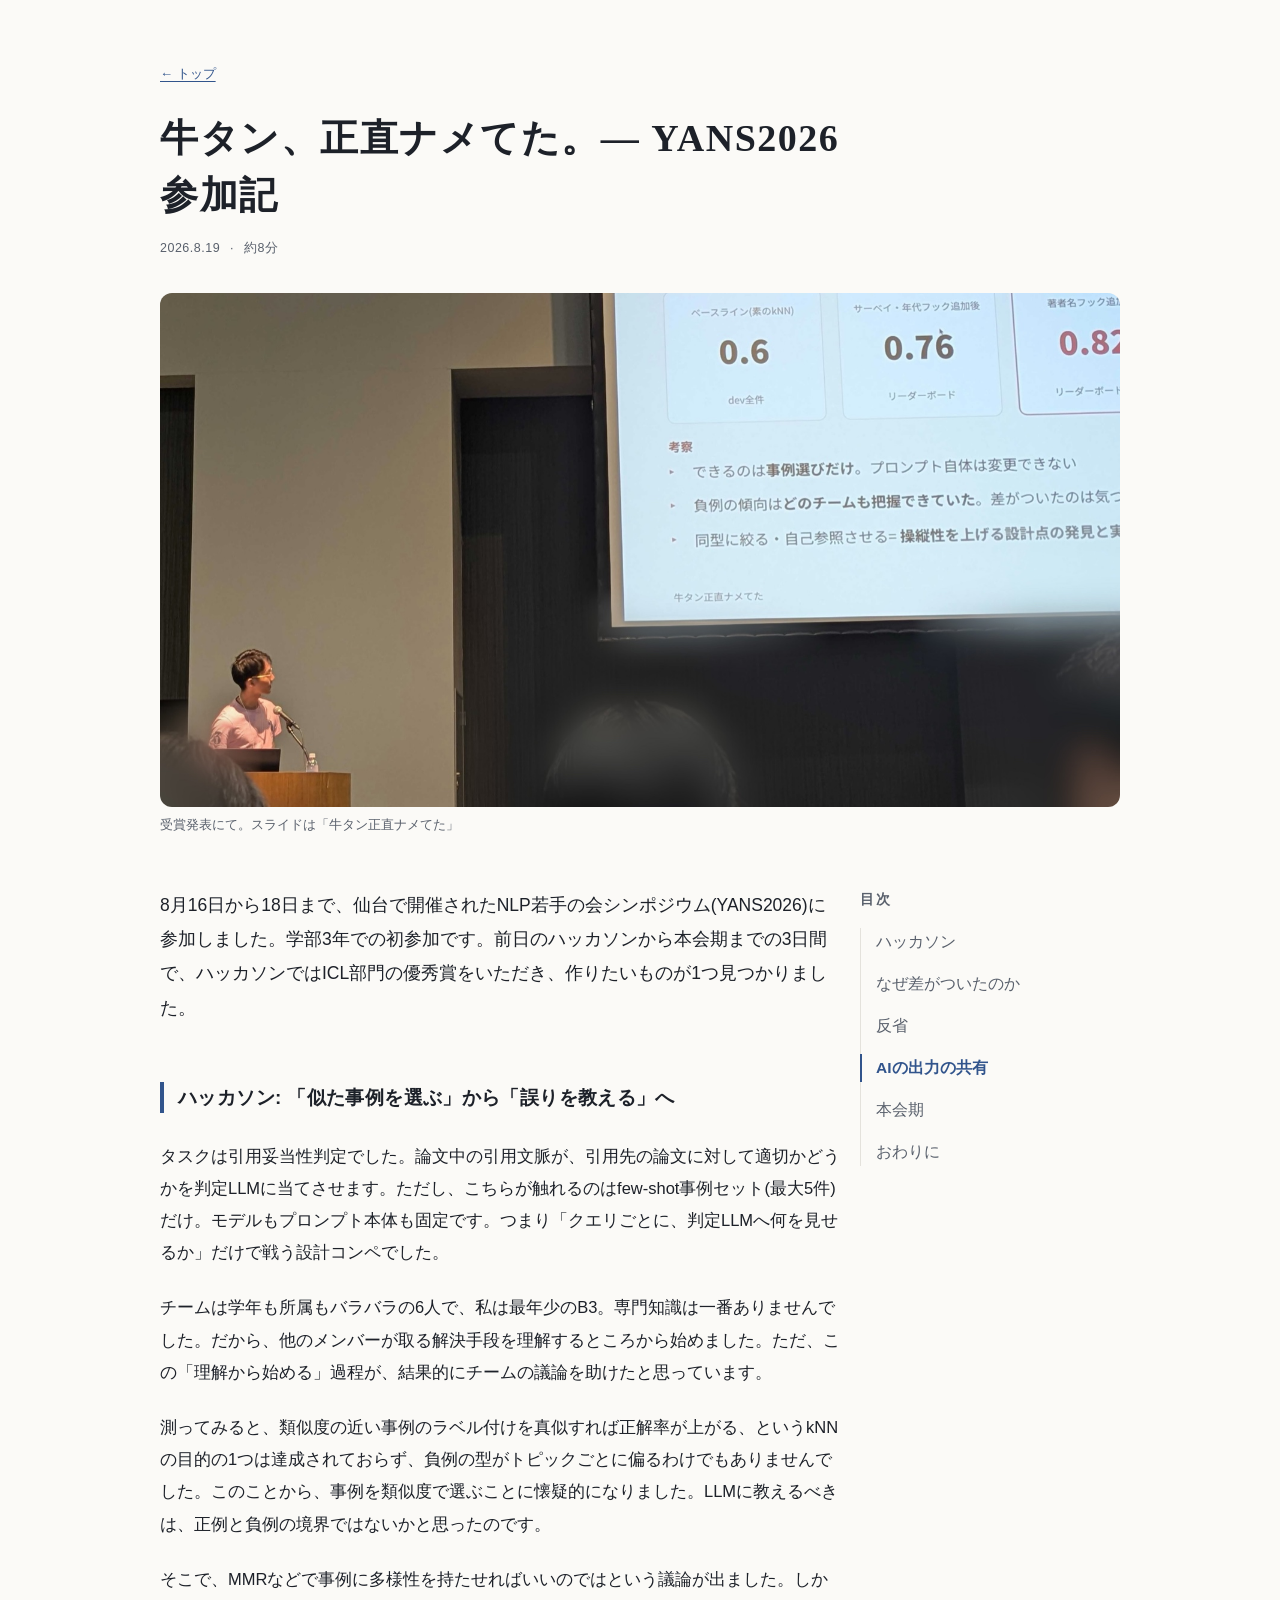
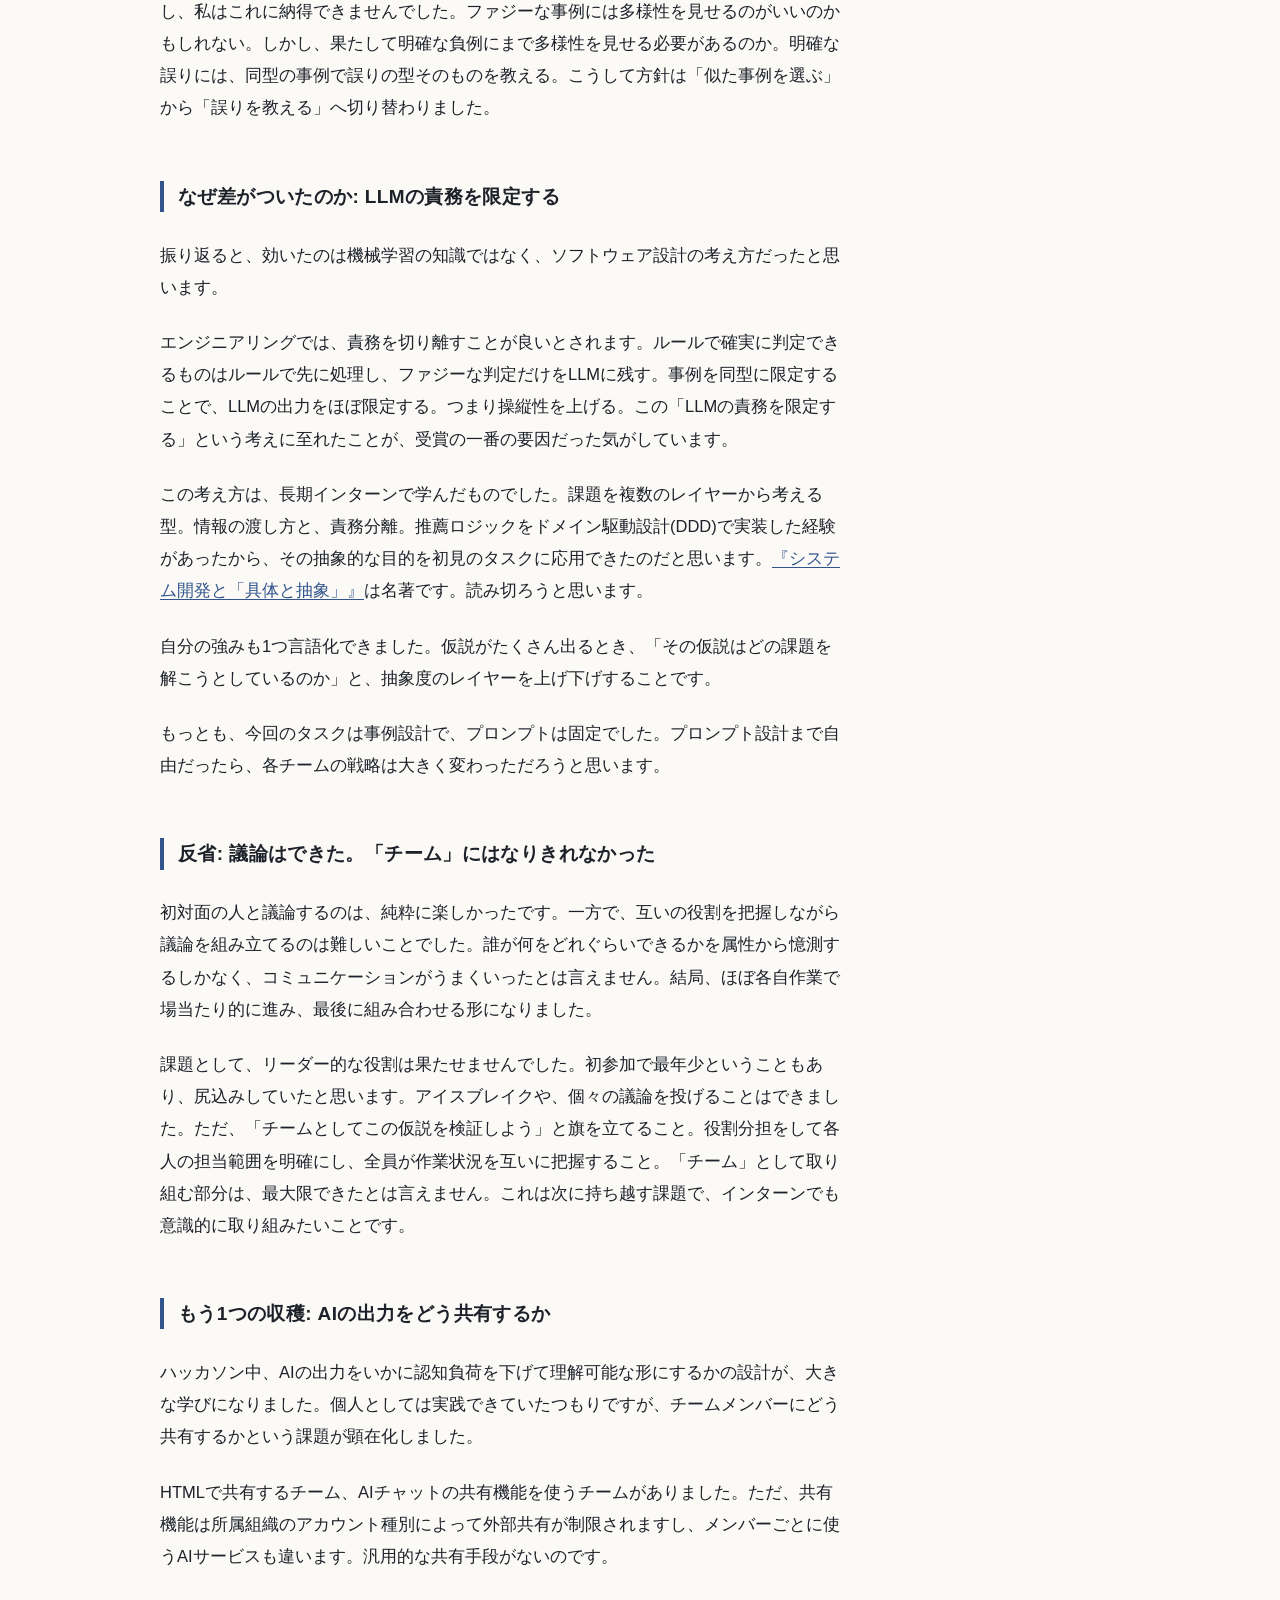
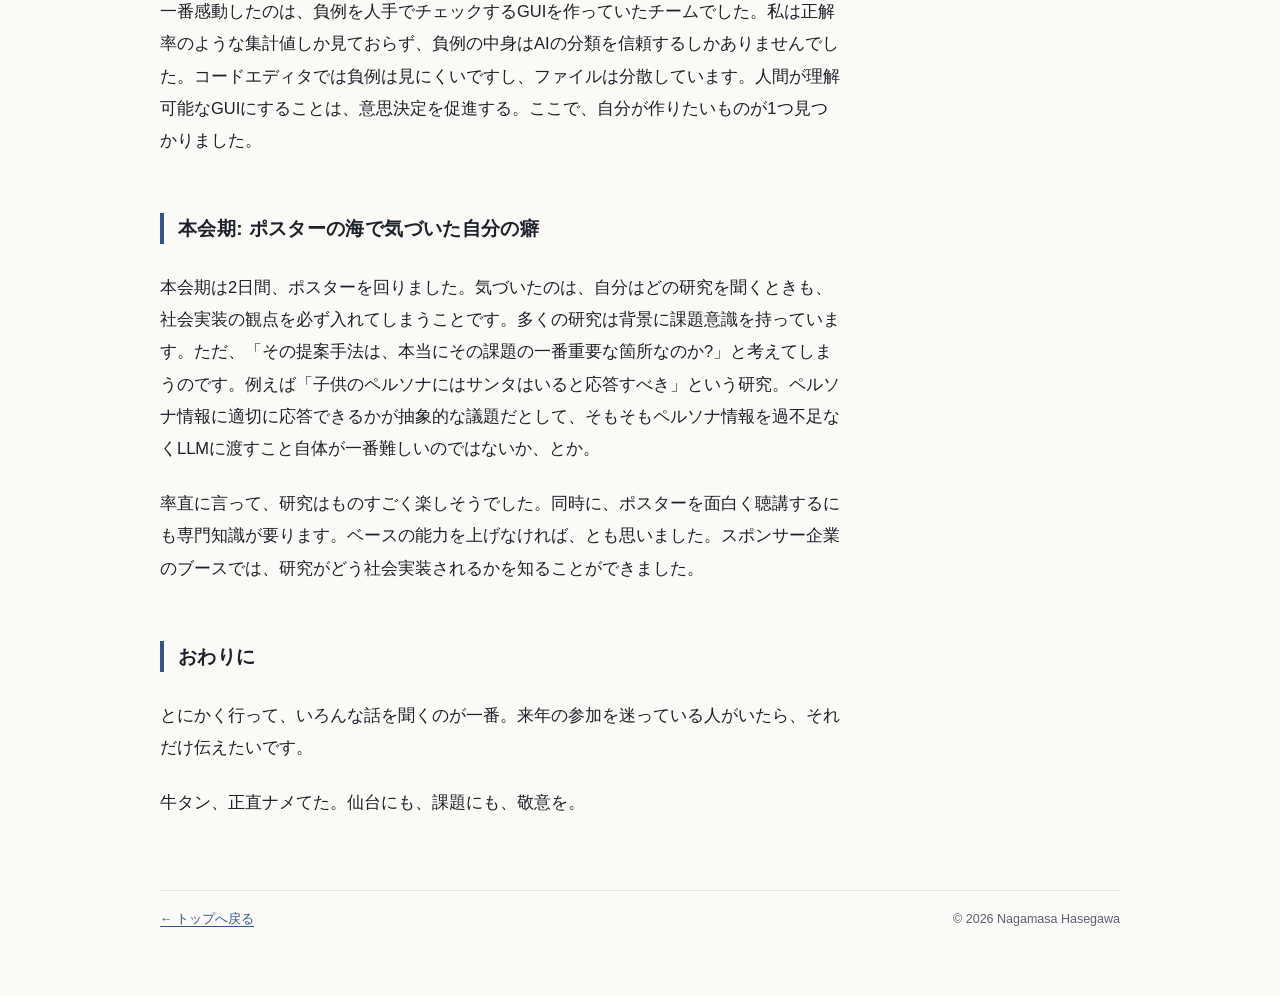
==== blog/yans2026.html @ 2751f9c9 "Rename section heading to 反省 (heading + TOC) Co-Authored-By: Claude Fable 5 <noreply@anthropic.com>" ====
<!doctype html>
<html lang="ja">
<head>
<meta charset="utf-8">
<meta name="viewport" content="width=device-width, initial-scale=1">
<title>牛タン、正直ナメてた。— YANS2026参加記 | 長谷川永将</title>
<meta name="description" content="NLP若手の会シンポジウム(YANS2026)参加記。学部3年・初参加でハッカソンICL部門優秀賞。">
<meta property="og:title" content="牛タン、正直ナメてた。— YANS2026参加記 | 長谷川永将">
<meta property="og:description" content="NLP若手の会シンポジウム(YANS2026)参加記。学部3年・初参加でハッカソンICL部門優秀賞。">
<meta property="og:type" content="article">
<meta property="og:url" content="https://green-caviar.dev/blog/yans2026.html">
<link rel="icon" type="image/png" sizes="32x32" href="../favicon-32.png">
<link rel="icon" type="image/png" sizes="16x16" href="../favicon-16.png">
<link rel="apple-touch-icon" href="../apple-touch-icon.png">
<link rel="stylesheet" href="blog.css">
</head>
<body>
<main class="site-shell">
<header class="article-header">
  <div class="header-copy">
    <a class="back-link" href="../">← トップ</a>
    <h1>牛タン、正直ナメてた。— YANS2026参加記</h1>
    <p class="article-meta"><span>2026.8.19</span><span>約8分</span></p>
  </div>
  <figure class="hero wide">
    <img src="images/yans2026-hero.jpg" alt="YANS2026ハッカソンの受賞発表で登壇している様子" width="1600" height="857">
    <figcaption>受賞発表にて。スライドは「牛タン正直ナメてた」</figcaption>
  </figure>
</header>

<div class="article-layout">
<article>
  <p>8月16日から18日まで、仙台で開催されたNLP若手の会シンポジウム(YANS2026)に参加しました。学部3年での初参加です。前日のハッカソンから本会期までの3日間で、ハッカソンではICL部門の優秀賞をいただき、作りたいものが1つ見つかりました。</p>

  <h2 id="hackathon">ハッカソン: 「似た事例を選ぶ」から「誤りを教える」へ</h2>

  <p>タスクは引用妥当性判定でした。論文中の引用文脈が、引用先の論文に対して適切かどうかを判定LLMに当てさせます。ただし、こちらが触れるのはfew-shot事例セット(最大5件)だけ。モデルもプロンプト本体も固定です。つまり「クエリごとに、判定LLMへ何を見せるか」だけで戦う設計コンペでした。</p>

  <p>チームは学年も所属もバラバラの6人で、私は最年少のB3。専門知識は一番ありませんでした。だから、他のメンバーが取る解決手段を理解するところから始めました。ただ、この「理解から始める」過程が、結果的にチームの議論を助けたと思っています。</p>

  <p>測ってみると、類似度の近い事例のラベル付けを真似すれば正解率が上がる、というkNNの目的の1つは達成されておらず、負例の型がトピックごとに偏るわけでもありませんでした。このことから、事例を類似度で選ぶことに懐疑的になりました。LLMに教えるべきは、正例と負例の境界ではないかと思ったのです。</p>

  <p>そこで、MMRなどで事例に多様性を持たせればいいのではという議論が出ました。しかし、私はこれに納得できませんでした。ファジーな事例には多様性を見せるのがいいのかもしれない。しかし、果たして明確な負例にまで多様性を見せる必要があるのか。明確な誤りには、同型の事例で誤りの型そのものを教える。こうして方針は「似た事例を選ぶ」から「誤りを教える」へ切り替わりました。</p>

  <h2 id="responsibility">なぜ差がついたのか: LLMの責務を限定する</h2>

  <p>振り返ると、効いたのは機械学習の知識ではなく、ソフトウェア設計の考え方だったと思います。</p>

  <p>エンジニアリングでは、責務を切り離すことが良いとされます。ルールで確実に判定できるものはルールで先に処理し、ファジーな判定だけをLLMに残す。事例を同型に限定することで、LLMの出力をほぼ限定する。つまり操縦性を上げる。この「LLMの責務を限定する」という考えに至れたことが、受賞の一番の要因だった気がしています。</p>

  <p>この考え方は、長期インターンで学んだものでした。課題を複数のレイヤーから考える型。情報の渡し方と、責務分離。推薦ロジックをドメイン駆動設計(DDD)で実装した経験があったから、その抽象的な目的を初見のタスクに応用できたのだと思います。<a href="https://www.amazon.co.jp/dp/B0H7FLMYNY" target="_blank" rel="noopener">『システム開発と「具体と抽象」』</a>は名著です。読み切ろうと思います。</p>

  <p>自分の強みも1つ言語化できました。仮説がたくさん出るとき、「その仮説はどの課題を解こうとしているのか」と、抽象度のレイヤーを上げ下げすることです。</p>

  <p>もっとも、今回のタスクは事例設計で、プロンプトは固定でした。プロンプト設計まで自由だったら、各チームの戦略は大きく変わっただろうと思います。</p>

  <h2 id="team">反省: 議論はできた。「チーム」にはなりきれなかった</h2>

  <p>初対面の人と議論するのは、純粋に楽しかったです。一方で、互いの役割を把握しながら議論を組み立てるのは難しいことでした。誰が何をどれぐらいできるかを属性から憶測するしかなく、コミュニケーションがうまくいったとは言えません。結局、ほぼ各自作業で場当たり的に進み、最後に組み合わせる形になりました。</p>

  <p>課題として、リーダー的な役割は果たせませんでした。初参加で最年少ということもあり、尻込みしていたと思います。アイスブレイクや、個々の議論を投げることはできました。ただ、「チームとしてこの仮説を検証しよう」と旗を立てること。役割分担をして各人の担当範囲を明確にし、全員が作業状況を互いに把握すること。「チーム」として取り組む部分は、最大限できたとは言えません。これは次に持ち越す課題で、インターンでも意識的に取り組みたいことです。</p>

  <h2 id="sharing">もう1つの収穫: AIの出力をどう共有するか</h2>

  <p>ハッカソン中、AIの出力をいかに認知負荷を下げて理解可能な形にするかの設計が、大きな学びになりました。個人としては実践できていたつもりですが、チームメンバーにどう共有するかという課題が顕在化しました。</p>

  <p>HTMLで共有するチーム、AIチャットの共有機能を使うチームがありました。ただ、共有機能は所属組織のアカウント種別によって外部共有が制限されますし、メンバーごとに使うAIサービスも違います。汎用的な共有手段がないのです。</p>

  <p>一番感動したのは、負例を人手でチェックするGUIを作っていたチームでした。私は正解率のような集計値しか見ておらず、負例の中身はAIの分類を信頼するしかありませんでした。コードエディタでは負例は見にくいですし、ファイルは分散しています。人間が理解可能なGUIにすることは、意思決定を促進する。ここで、自分が作りたいものが1つ見つかりました。</p>

  <h2 id="posters">本会期: ポスターの海で気づいた自分の癖</h2>

  <p>本会期は2日間、ポスターを回りました。気づいたのは、自分はどの研究を聞くときも、社会実装の観点を必ず入れてしまうことです。多くの研究は背景に課題意識を持っています。ただ、「その提案手法は、本当にその課題の一番重要な箇所なのか?」と考えてしまうのです。例えば「子供のペルソナにはサンタはいると応答すべき」という研究。ペルソナ情報に適切に応答できるかが抽象的な議題だとして、そもそもペルソナ情報を過不足なくLLMに渡すこと自体が一番難しいのではないか、とか。</p>

  <p>率直に言って、研究はものすごく楽しそうでした。同時に、ポスターを面白く聴講するにも専門知識が要ります。ベースの能力を上げなければ、とも思いました。スポンサー企業のブースでは、研究がどう社会実装されるかを知ることができました。</p>

  <h2 id="conclusion">おわりに</h2>

  <p>とにかく行って、いろんな話を聞くのが一番。来年の参加を迷っている人がいたら、それだけ伝えたいです。</p>

  <p>牛タン、正直ナメてた。仙台にも、課題にも、敬意を。</p>
</article>

<aside class="toc" aria-label="目次">
  <p class="toc-title">目次</p>
  <ul>
    <li><a href="#hackathon" aria-current="true">ハッカソン</a></li>
    <li><a href="#responsibility">なぜ差がついたのか</a></li>
    <li><a href="#team">反省</a></li>
    <li><a href="#sharing">AIの出力の共有</a></li>
    <li><a href="#posters">本会期</a></li>
    <li><a href="#conclusion">おわりに</a></li>
  </ul>
</aside>
</div>

<footer>
  <a href="../">← トップへ戻る</a>
  <span>© 2026 Nagamasa Hasegawa</span>
</footer>
</main>

<script>
(function(){
  var links=Array.prototype.slice.call(document.querySelectorAll('.toc a'));
  var headings=Array.prototype.slice.call(document.querySelectorAll('article h2'));
  if(!('IntersectionObserver' in window))return;
  var observer=new IntersectionObserver(function(entries){
    entries.forEach(function(entry){
      if(!entry.isIntersecting)return;
      links.forEach(function(link){link.removeAttribute('aria-current')});
      var active=document.querySelector('.toc a[href="#'+entry.target.id+'"]');
      if(active)active.setAttribute('aria-current','true');
    });
  },{rootMargin:'-20% 0px -65%'});
  headings.forEach(function(heading){observer.observe(heading)});
})();
</script>
</body>
</html>
---- blog/blog.css ----
:root{
  --ink:#1d2129;
  --sub:#59606c;
  --accent:#31548C;
  --line:#e4e2dc;
  --ground:#fbfaf7;
  --page-gutter:24px;
}

*{margin:0;padding:0;box-sizing:border-box}

html{scroll-behavior:smooth}

body{
  background:var(--ground);
  color:var(--ink);
  font-family:"Hiragino Kaku Gothic ProN","Hiragino Sans","Yu Gothic",sans-serif;
  font-size:16.5px;
  line-height:1.95;
}

.site-shell{
  width:100%;
  max-width:1140px;
  margin:0 auto;
  padding:56px var(--page-gutter) 64px;
}

.article-header,.article-layout{width:min(100%,960px);margin-inline:auto}

.header-copy{max-width:680px}

.back-link{display:inline-block;margin-bottom:24px;font-size:13px}

h1{
  font-family:"Hiragino Mincho ProN","Yu Mincho",serif;
  font-size:clamp(28px,4vw,38px);
  font-weight:600;
  line-height:1.5;
  letter-spacing:.04em;
}

.article-meta{
  display:flex;
  gap:10px;
  margin-top:12px;
  color:var(--sub);
  font-size:12.5px;
  font-variant-numeric:tabular-nums;
  letter-spacing:.04em;
}

.article-meta span+span::before{content:"·";margin-right:10px}

.hero{margin-top:32px}
.hero img{display:block;width:100%;height:auto;border-radius:12px}

figcaption{
  margin-top:8px;
  color:var(--sub);
  font-size:12.5px;
  line-height:1.7;
}

.article-layout{
  display:grid;
  grid-template-columns:minmax(0,680px) 260px;
  gap:20px;
  align-items:start;
  margin-top:52px;
}

article{min-width:0}
article>p{margin-top:1.4em}
article>p:first-child{margin-top:0;font-size:17.5px}

article h2{
  margin-top:3em;
  margin-bottom:1.4em;
  border-left:4px solid var(--accent);
  padding-left:14px;
  font-size:19px;
  font-weight:700;
  line-height:1.65;
  letter-spacing:.02em;
  scroll-margin-top:24px;
}

a{color:var(--accent);text-underline-offset:3px}

.wide{width:960px;max-width:calc(100vw - (var(--page-gutter) * 2))}

.toc{position:sticky;top:32px;font-size:15.5px;line-height:1.8}
.toc-title{color:var(--sub);font-size:13.5px;font-weight:700;letter-spacing:.14em}
.toc ul{margin-top:16px;border-left:1px solid var(--line);list-style:none}
.toc li+li{margin-top:14px}
.toc a{display:block;border-left:2px solid transparent;margin-left:-1px;padding-left:14px;color:var(--sub);text-decoration:none}
.toc a:hover,.toc a:focus-visible,.toc a[aria-current="true"]{border-left-color:var(--accent);color:var(--accent);font-weight:700}

footer{
  display:flex;
  flex-wrap:wrap;
  justify-content:space-between;
  gap:8px 24px;
  width:min(100%,960px);
  margin:72px auto 0;
  border-top:1px solid var(--line);
  padding-top:16px;
  color:var(--sub);
  font-size:12.5px;
}

@media(max-width:1079px){
  .article-layout{width:min(100%,680px);grid-template-columns:minmax(0,680px)}
  .toc{display:none}
  .wide{margin-left:calc((100% - min(960px, calc(100vw - (var(--page-gutter) * 2)))) / 2)}
}

@media(max-width:600px){
  :root{--page-gutter:20px}
  .site-shell{padding-top:32px;padding-bottom:48px}
  .back-link{margin-bottom:18px}
  .hero{margin-top:24px}
  .article-layout{margin-top:40px}
  article h2{margin-top:2.7em;font-size:18px}
  footer{margin-top:56px}
}

@media(prefers-reduced-motion:reduce){html{scroll-behavior:auto}}
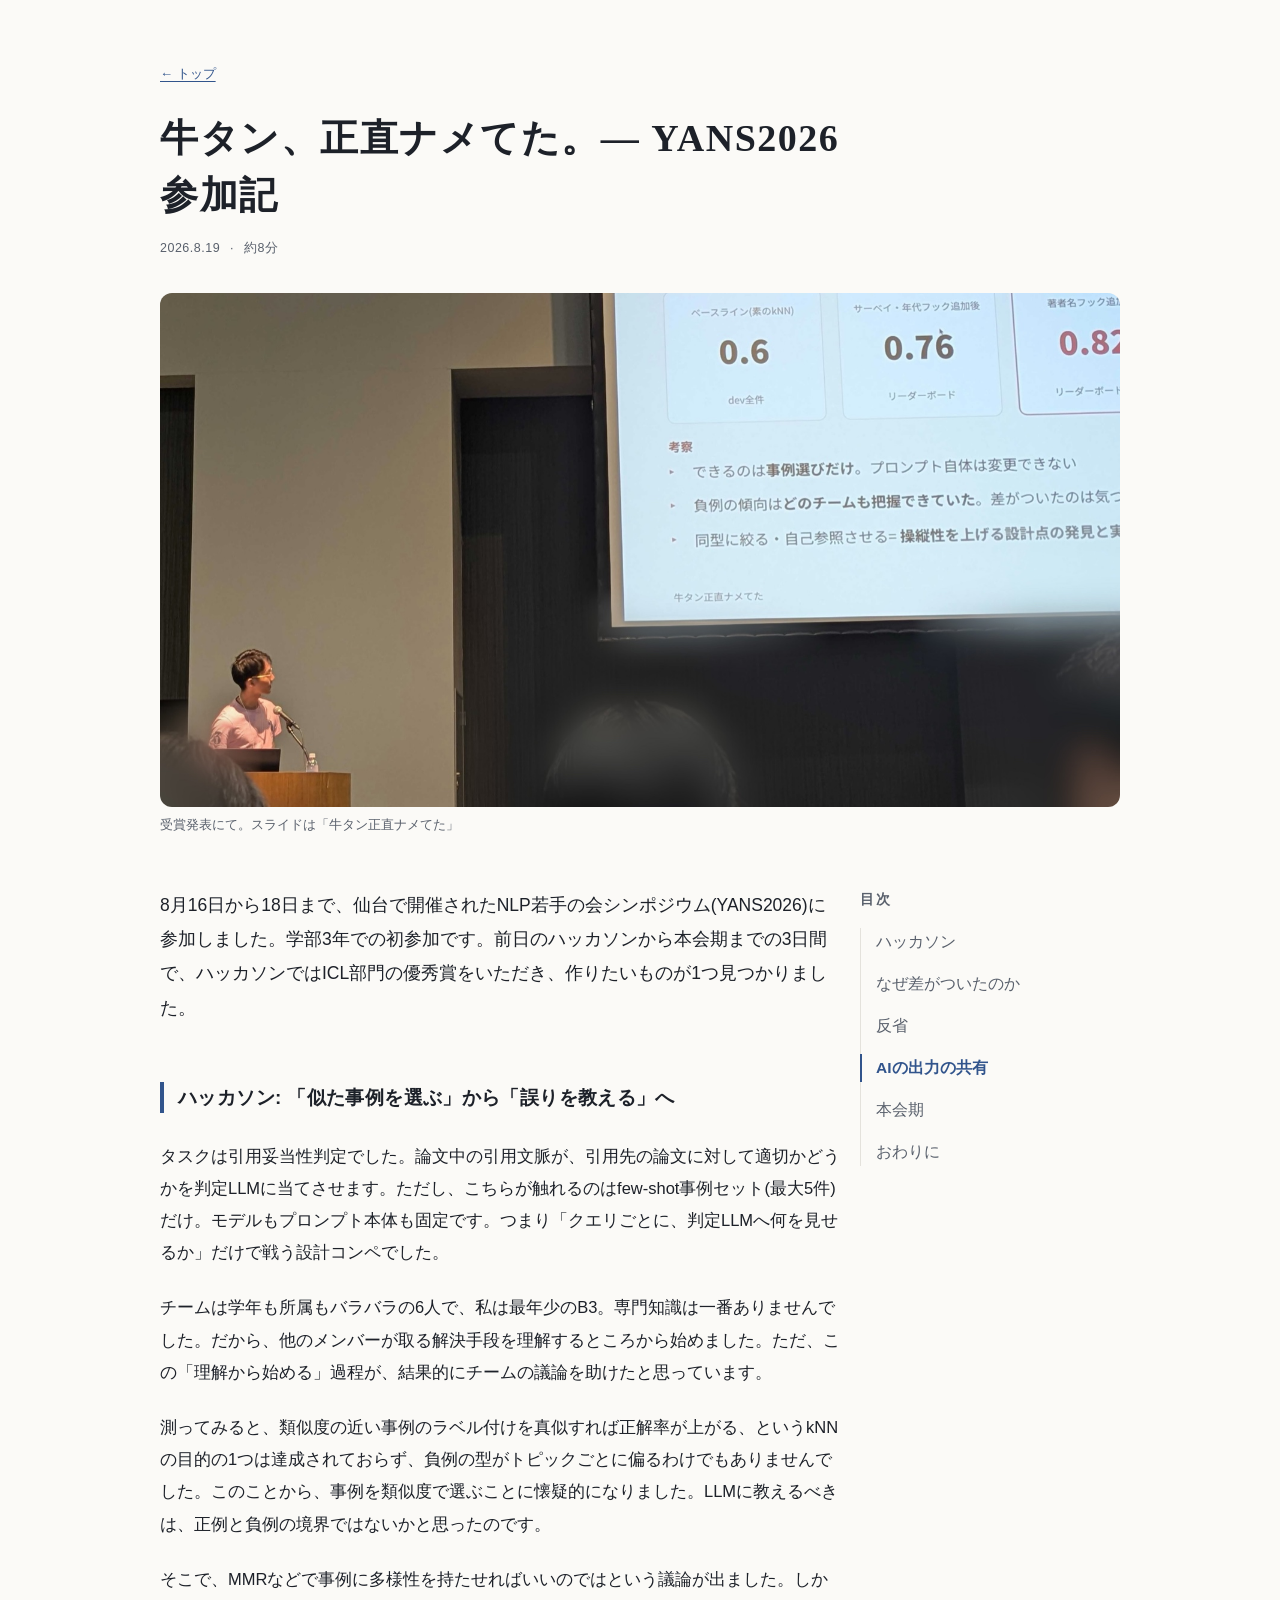
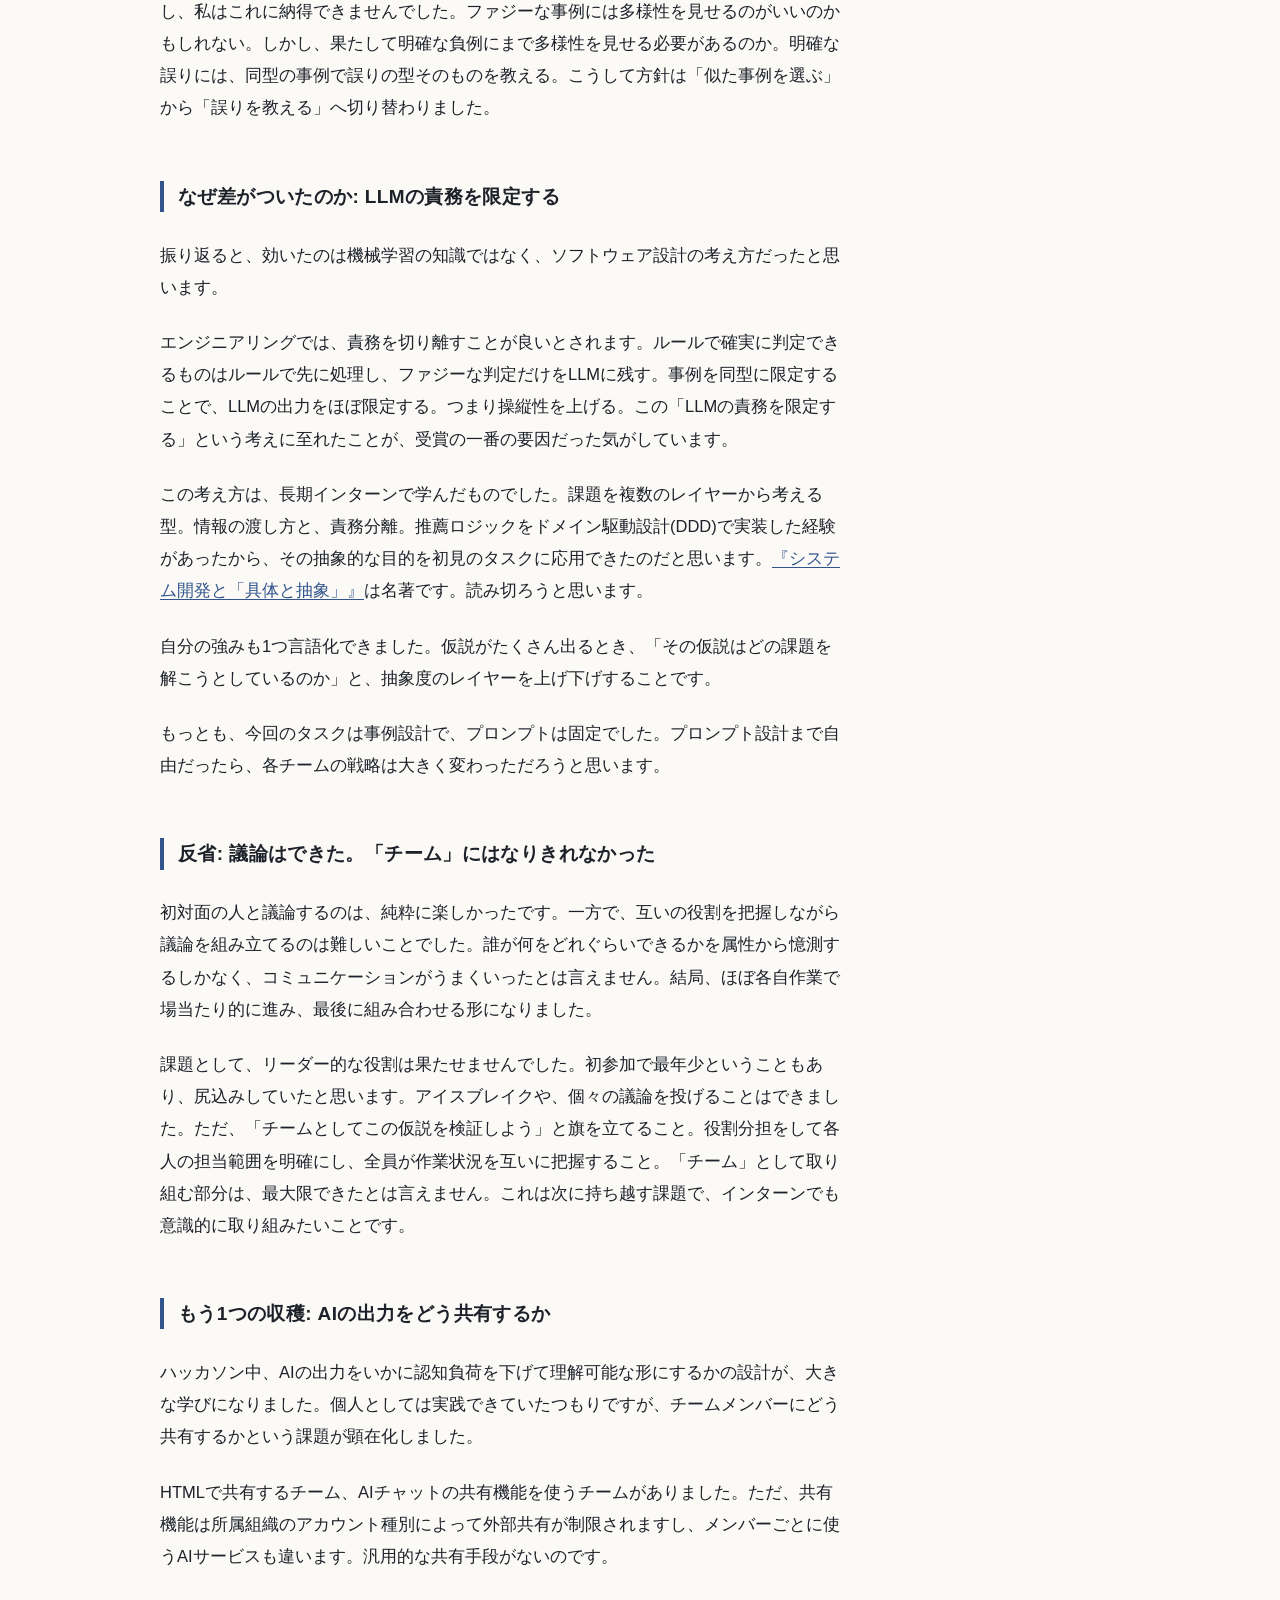
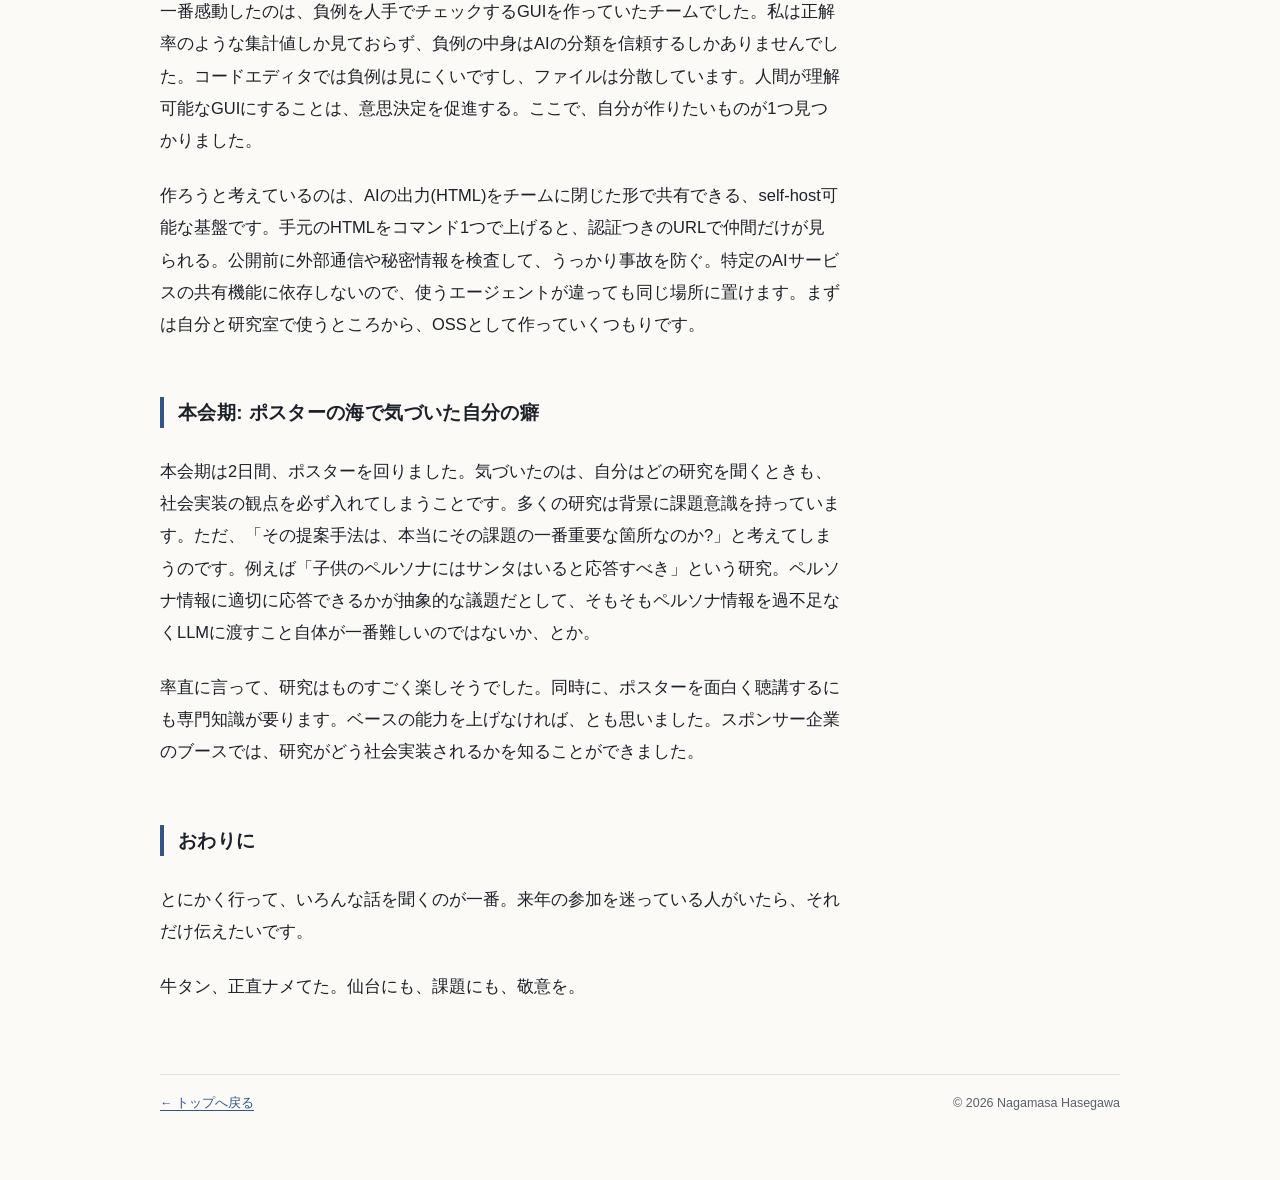
==== commit 00e23ab2: "Add paragraph on planned OSS (private HTML sharing) Co-Authored-By: Claude Fable 5 <noreply@anthropi" ====
--- a/blog/yans2026.html
+++ b/blog/yans2026.html
@@ -67,6 +67,7 @@
   <p>HTMLで共有するチーム、AIチャットの共有機能を使うチームがありました。ただ、共有機能は所属組織のアカウント種別によって外部共有が制限されますし、メンバーごとに使うAIサービスも違います。汎用的な共有手段がないのです。</p>
 
   <p>一番感動したのは、負例を人手でチェックするGUIを作っていたチームでした。私は正解率のような集計値しか見ておらず、負例の中身はAIの分類を信頼するしかありませんでした。コードエディタでは負例は見にくいですし、ファイルは分散しています。人間が理解可能なGUIにすることは、意思決定を促進する。ここで、自分が作りたいものが1つ見つかりました。</p>
+  <p>作ろうと考えているのは、AIの出力(HTML)をチームに閉じた形で共有できる、self-host可能な基盤です。手元のHTMLをコマンド1つで上げると、認証つきのURLで仲間だけが見られる。公開前に外部通信や秘密情報を検査して、うっかり事故を防ぐ。特定のAIサービスの共有機能に依存しないので、使うエージェントが違っても同じ場所に置けます。まずは自分と研究室で使うところから、OSSとして作っていくつもりです。</p>
 
   <h2 id="posters">本会期: ポスターの海で気づいた自分の癖</h2>
 
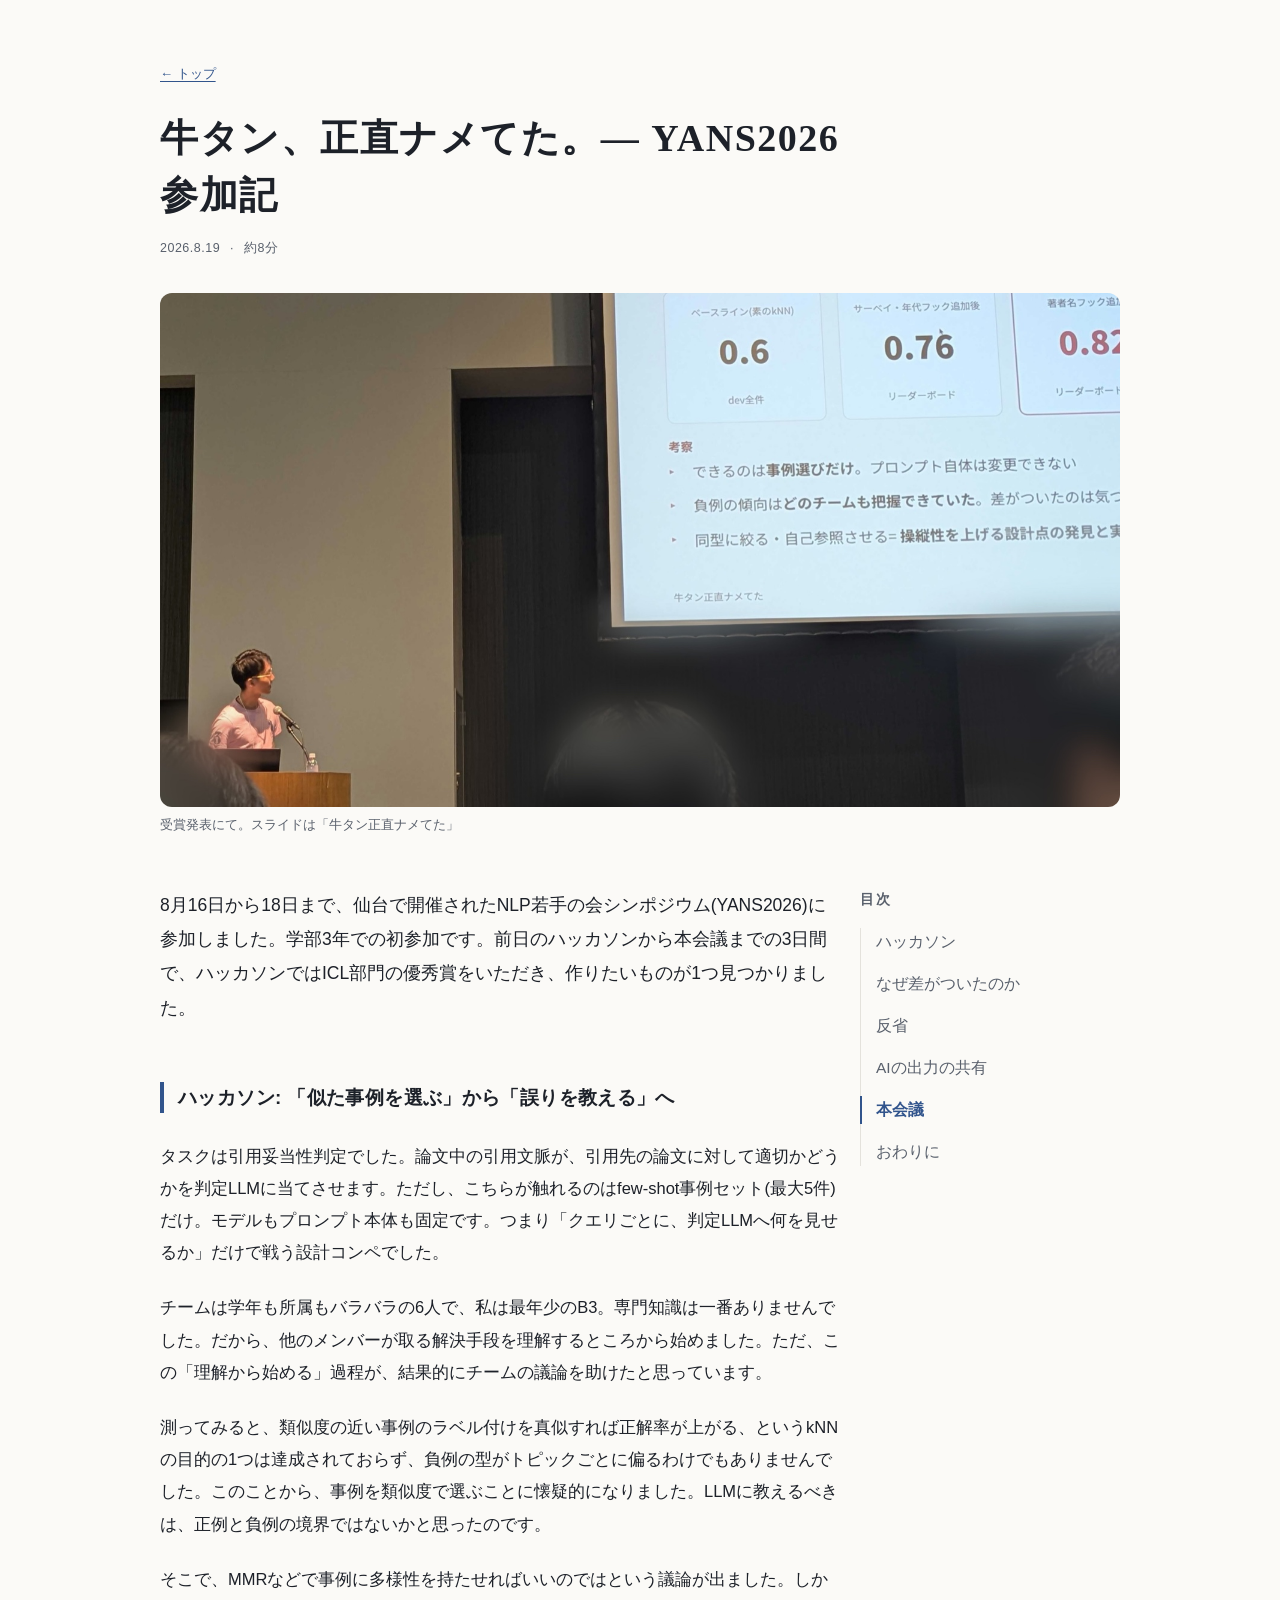
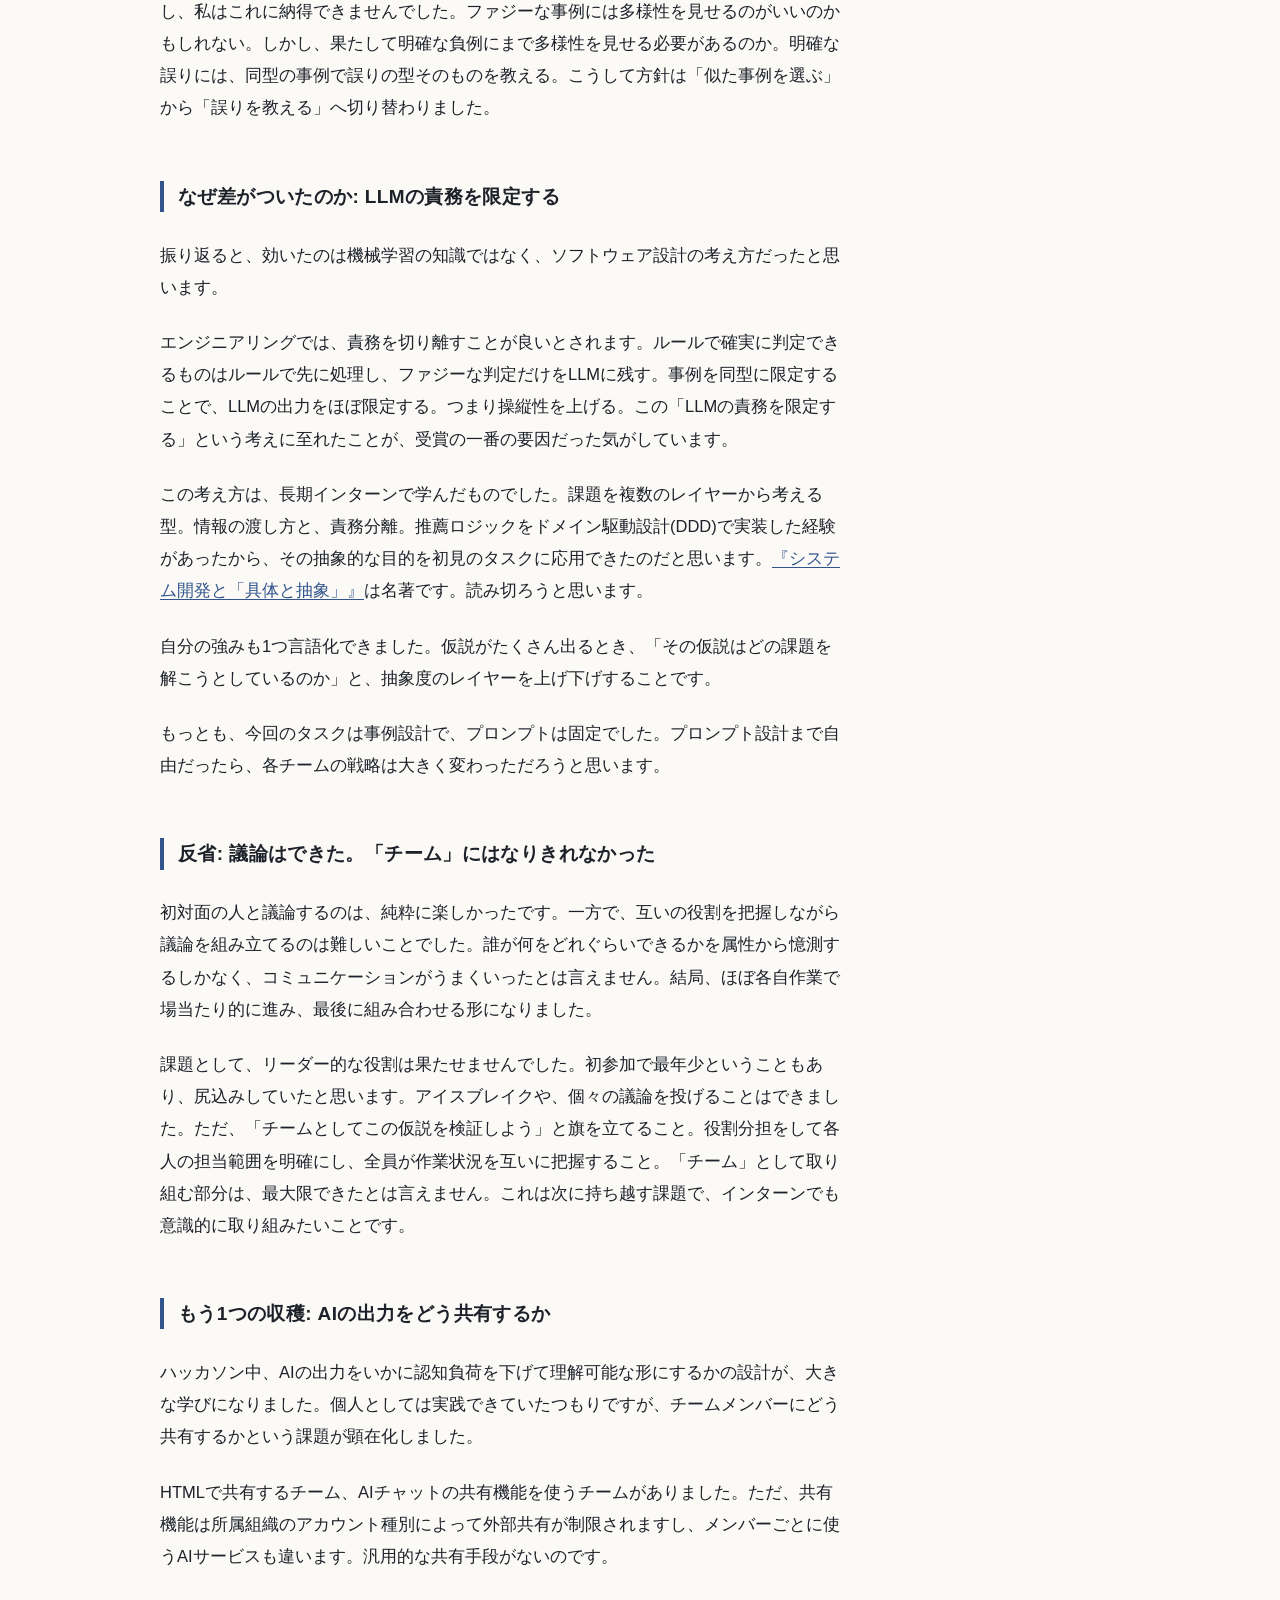
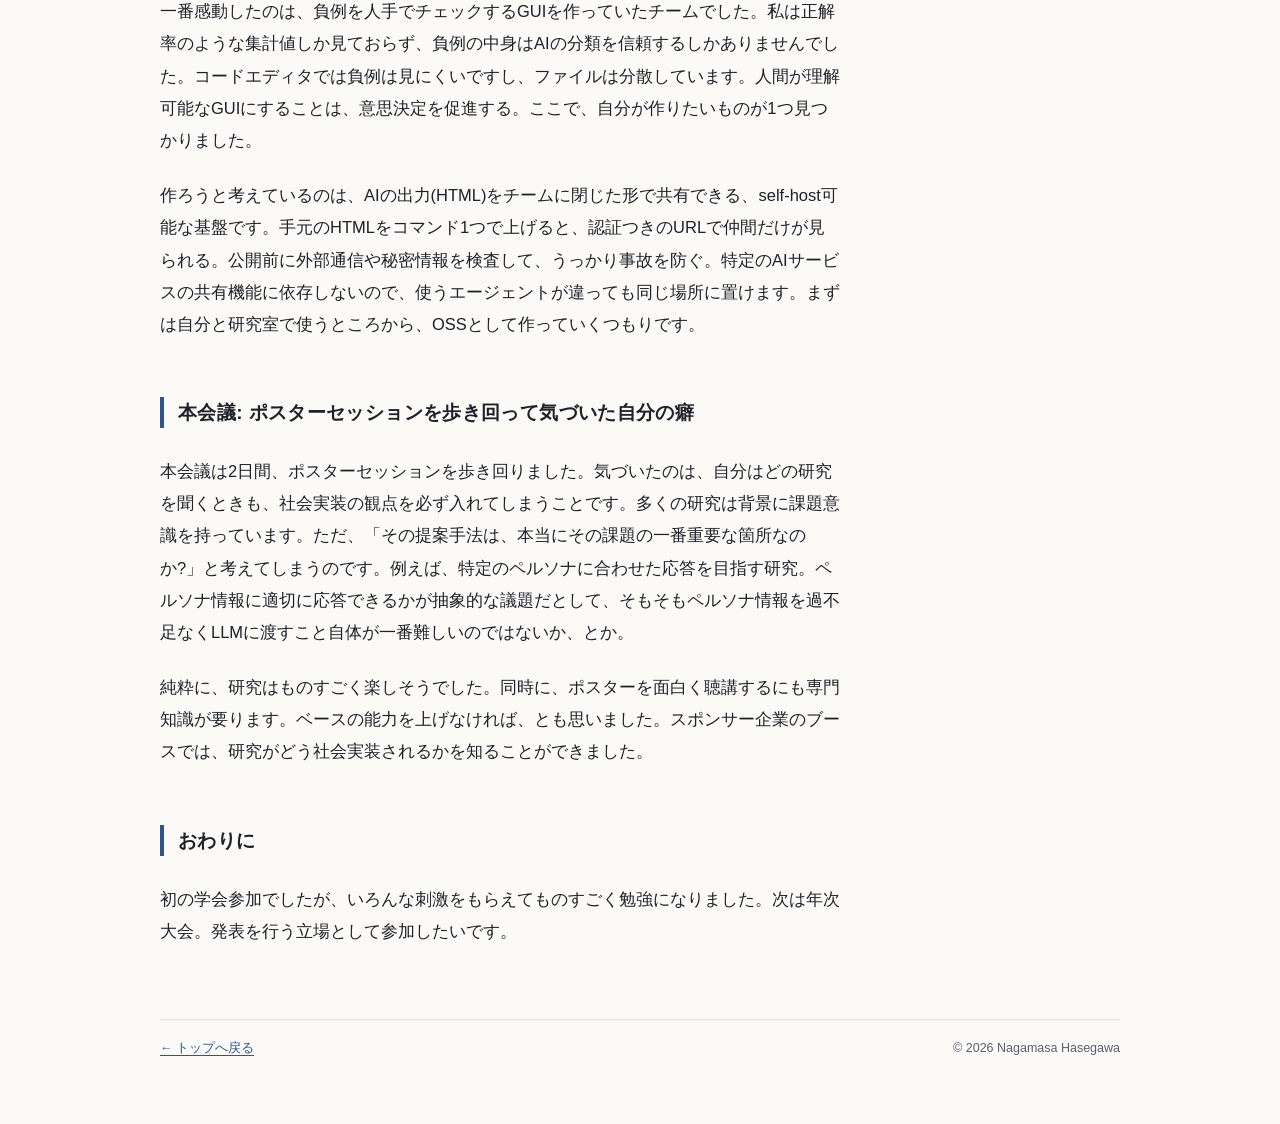
==== commit 73afa1e8: "Revise closing, blur persona example, 本会期→本会議 Co-Authored-By: Claude Fable 5 <noreply@anthropic.com>" ====
--- a/blog/yans2026.html
+++ b/blog/yans2026.html
@@ -30,7 +30,7 @@
 
 <div class="article-layout">
 <article>
-  <p>8月16日から18日まで、仙台で開催されたNLP若手の会シンポジウム(YANS2026)に参加しました。学部3年での初参加です。前日のハッカソンから本会期までの3日間で、ハッカソンではICL部門の優秀賞をいただき、作りたいものが1つ見つかりました。</p>
+  <p>8月16日から18日まで、仙台で開催されたNLP若手の会シンポジウム(YANS2026)に参加しました。学部3年での初参加です。前日のハッカソンから本会議までの3日間で、ハッカソンではICL部門の優秀賞をいただき、作りたいものが1つ見つかりました。</p>
 
   <h2 id="hackathon">ハッカソン: 「似た事例を選ぶ」から「誤りを教える」へ</h2>
 
@@ -69,17 +69,15 @@
   <p>一番感動したのは、負例を人手でチェックするGUIを作っていたチームでした。私は正解率のような集計値しか見ておらず、負例の中身はAIの分類を信頼するしかありませんでした。コードエディタでは負例は見にくいですし、ファイルは分散しています。人間が理解可能なGUIにすることは、意思決定を促進する。ここで、自分が作りたいものが1つ見つかりました。</p>
   <p>作ろうと考えているのは、AIの出力(HTML)をチームに閉じた形で共有できる、self-host可能な基盤です。手元のHTMLをコマンド1つで上げると、認証つきのURLで仲間だけが見られる。公開前に外部通信や秘密情報を検査して、うっかり事故を防ぐ。特定のAIサービスの共有機能に依存しないので、使うエージェントが違っても同じ場所に置けます。まずは自分と研究室で使うところから、OSSとして作っていくつもりです。</p>
 
-  <h2 id="posters">本会期: ポスターの海で気づいた自分の癖</h2>
+  <h2 id="posters">本会議: ポスターセッションを歩き回って気づいた自分の癖</h2>
 
-  <p>本会期は2日間、ポスターを回りました。気づいたのは、自分はどの研究を聞くときも、社会実装の観点を必ず入れてしまうことです。多くの研究は背景に課題意識を持っています。ただ、「その提案手法は、本当にその課題の一番重要な箇所なのか?」と考えてしまうのです。例えば「子供のペルソナにはサンタはいると応答すべき」という研究。ペルソナ情報に適切に応答できるかが抽象的な議題だとして、そもそもペルソナ情報を過不足なくLLMに渡すこと自体が一番難しいのではないか、とか。</p>
+  <p>本会議は2日間、ポスターセッションを歩き回りました。気づいたのは、自分はどの研究を聞くときも、社会実装の観点を必ず入れてしまうことです。多くの研究は背景に課題意識を持っています。ただ、「その提案手法は、本当にその課題の一番重要な箇所なのか?」と考えてしまうのです。例えば、特定のペルソナに合わせた応答を目指す研究。ペルソナ情報に適切に応答できるかが抽象的な議題だとして、そもそもペルソナ情報を過不足なくLLMに渡すこと自体が一番難しいのではないか、とか。</p>
 
-  <p>率直に言って、研究はものすごく楽しそうでした。同時に、ポスターを面白く聴講するにも専門知識が要ります。ベースの能力を上げなければ、とも思いました。スポンサー企業のブースでは、研究がどう社会実装されるかを知ることができました。</p>
+  <p>純粋に、研究はものすごく楽しそうでした。同時に、ポスターを面白く聴講するにも専門知識が要ります。ベースの能力を上げなければ、とも思いました。スポンサー企業のブースでは、研究がどう社会実装されるかを知ることができました。</p>
 
   <h2 id="conclusion">おわりに</h2>
 
-  <p>とにかく行って、いろんな話を聞くのが一番。来年の参加を迷っている人がいたら、それだけ伝えたいです。</p>
-
-  <p>牛タン、正直ナメてた。仙台にも、課題にも、敬意を。</p>
+  <p>初の学会参加でしたが、いろんな刺激をもらえてものすごく勉強になりました。次は年次大会。発表を行う立場として参加したいです。</p>
 </article>
 
 <aside class="toc" aria-label="目次">
@@ -89,7 +87,7 @@
     <li><a href="#responsibility">なぜ差がついたのか</a></li>
     <li><a href="#team">反省</a></li>
     <li><a href="#sharing">AIの出力の共有</a></li>
-    <li><a href="#posters">本会期</a></li>
+    <li><a href="#posters">本会議</a></li>
     <li><a href="#conclusion">おわりに</a></li>
   </ul>
 </aside>
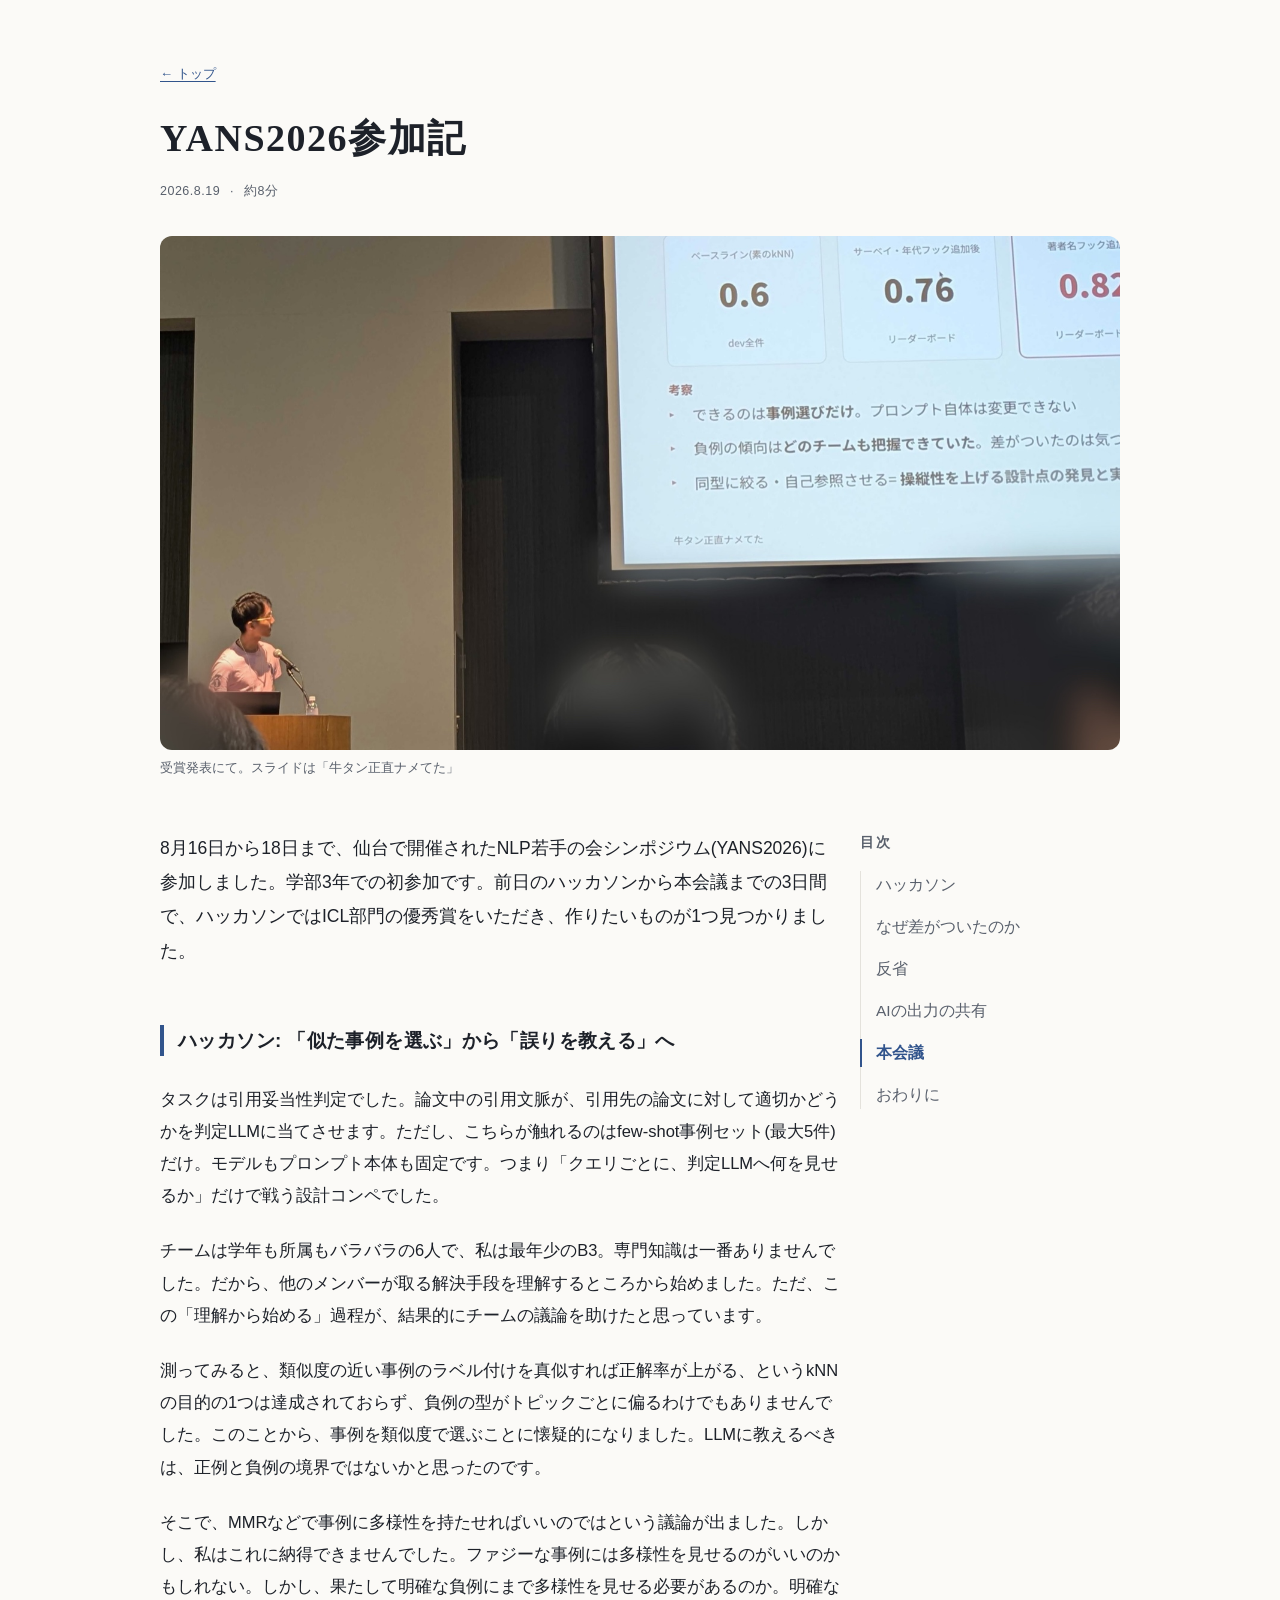
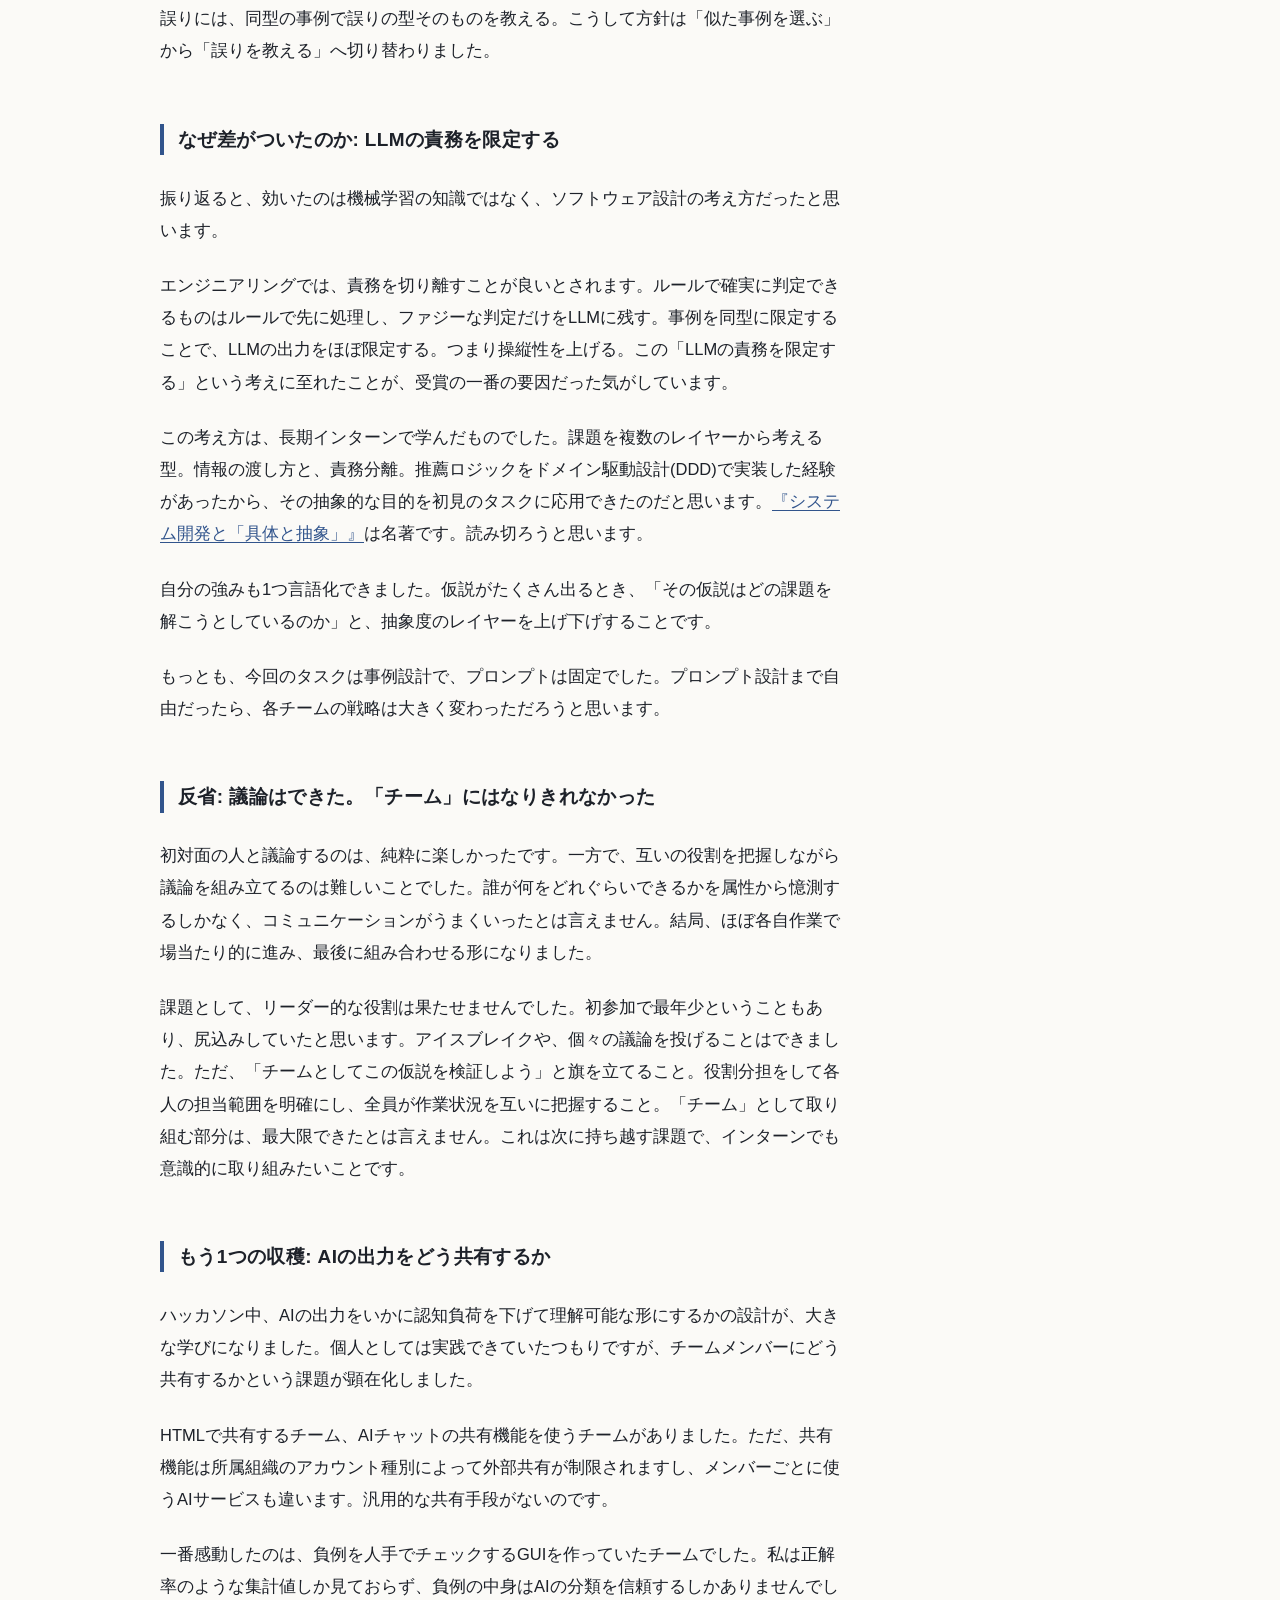
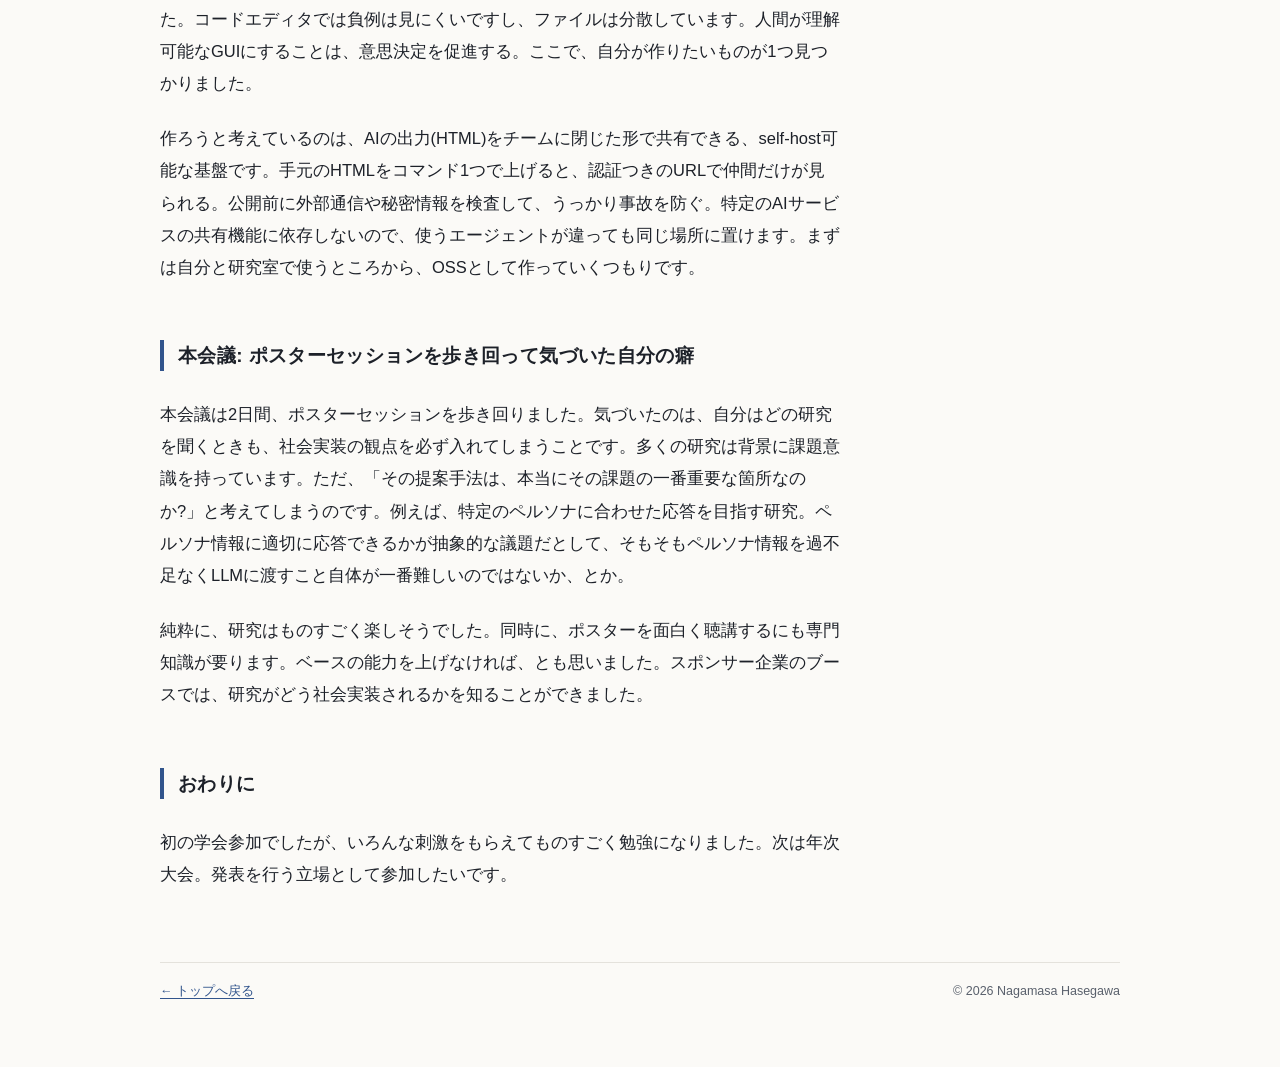
==== commit 170b0487: "Rename article title to YANS2026参加記 (title/OGP/h1/index) Co-Authored-By: Claude Fable 5 <noreply@ant" ====
--- a/blog/yans2026.html
+++ b/blog/yans2026.html
@@ -3,9 +3,9 @@
 <head>
 <meta charset="utf-8">
 <meta name="viewport" content="width=device-width, initial-scale=1">
-<title>牛タン、正直ナメてた。— YANS2026参加記 | 長谷川永将</title>
+<title>YANS2026参加記 | 長谷川永将</title>
 <meta name="description" content="NLP若手の会シンポジウム(YANS2026)参加記。学部3年・初参加でハッカソンICL部門優秀賞。">
-<meta property="og:title" content="牛タン、正直ナメてた。— YANS2026参加記 | 長谷川永将">
+<meta property="og:title" content="YANS2026参加記 | 長谷川永将">
 <meta property="og:description" content="NLP若手の会シンポジウム(YANS2026)参加記。学部3年・初参加でハッカソンICL部門優秀賞。">
 <meta property="og:type" content="article">
 <meta property="og:url" content="https://green-caviar.dev/blog/yans2026.html">
@@ -19,7 +19,7 @@
 <header class="article-header">
   <div class="header-copy">
     <a class="back-link" href="../">← トップ</a>
-    <h1>牛タン、正直ナメてた。— YANS2026参加記</h1>
+    <h1>YANS2026参加記</h1>
     <p class="article-meta"><span>2026.8.19</span><span>約8分</span></p>
   </div>
   <figure class="hero wide">
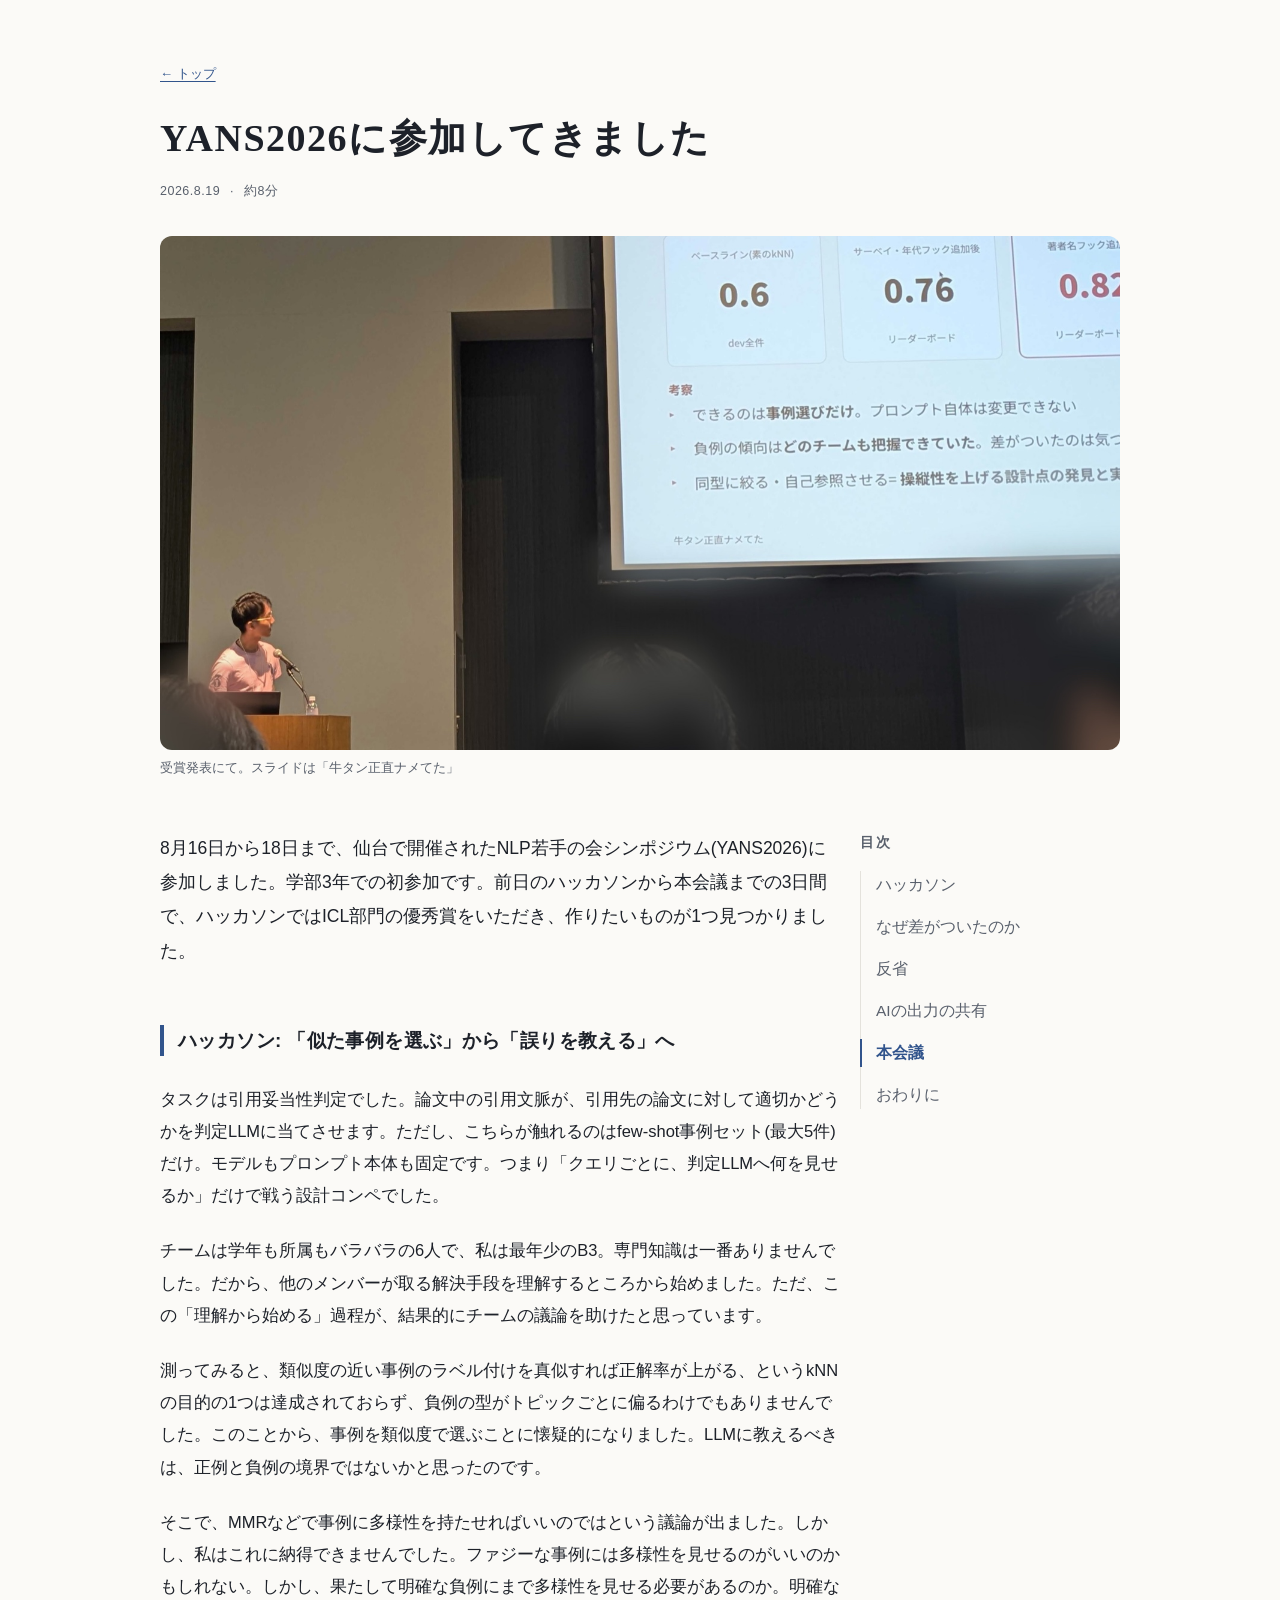
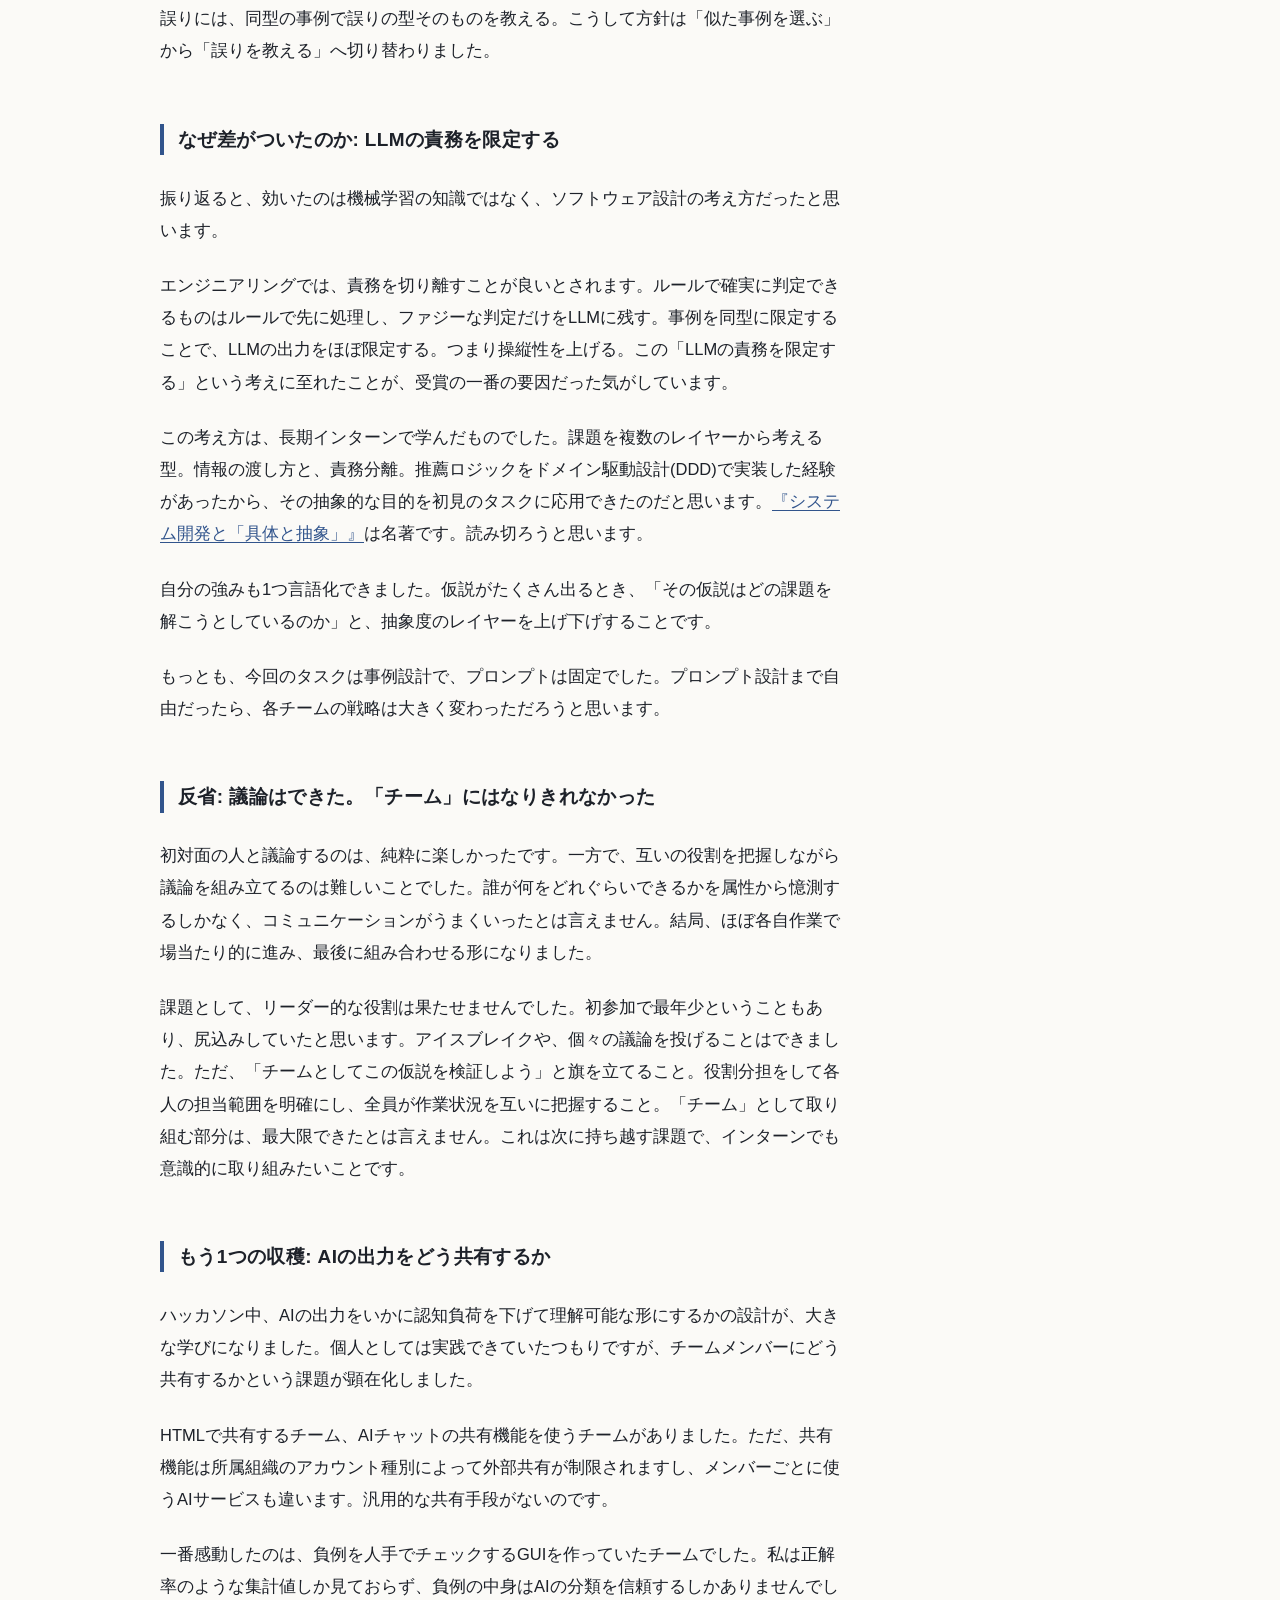
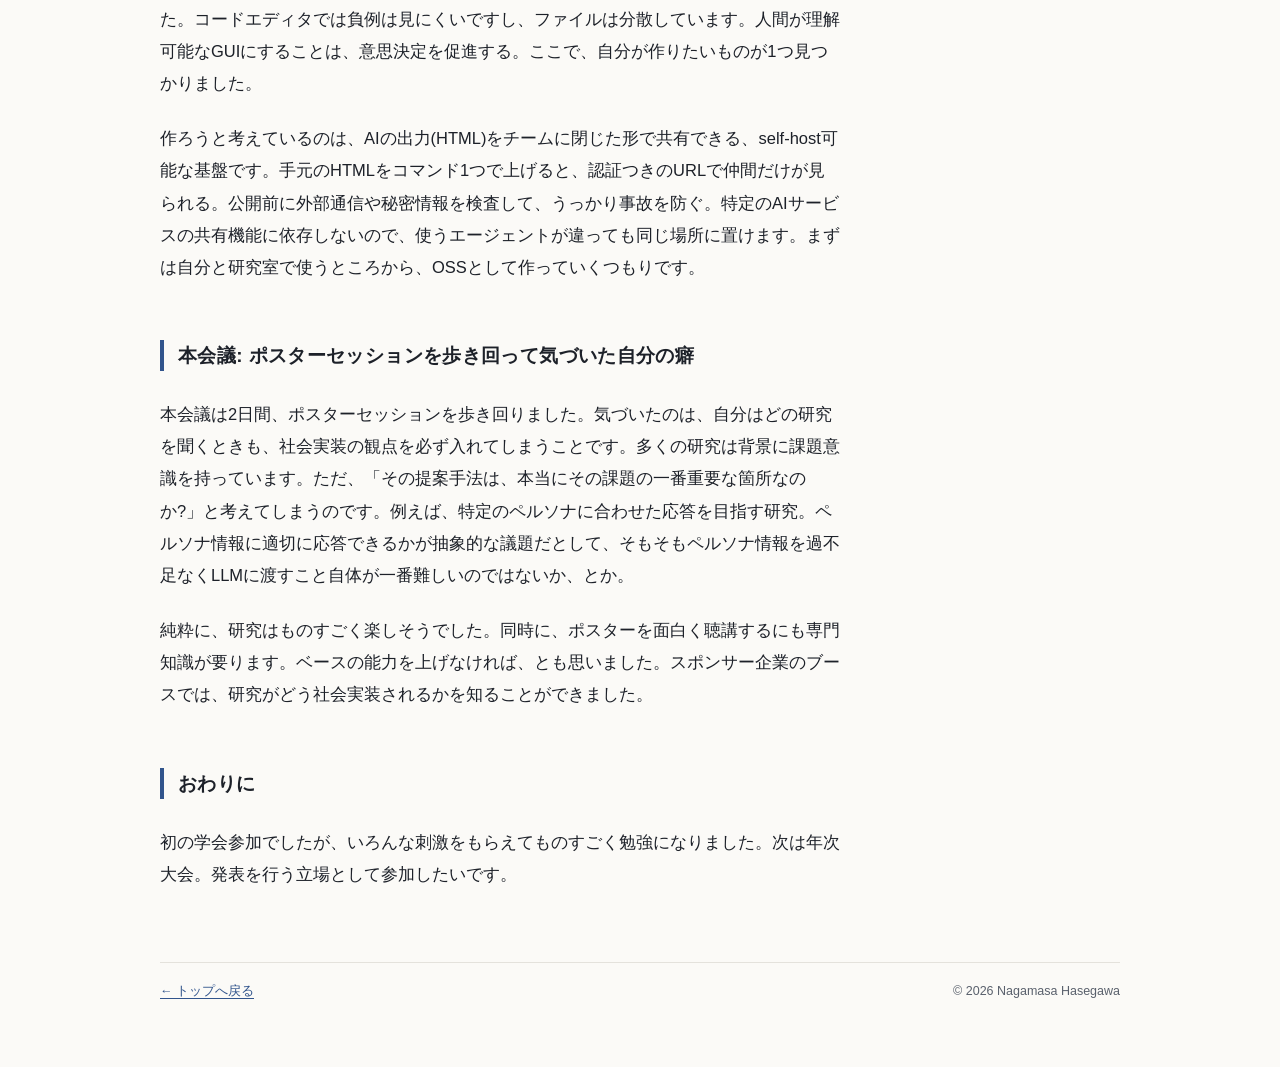
==== commit d587046f: "Retitle to YANS2026に参加してきました Co-Authored-By: Claude Fable 5 <noreply@anthropic.com>" ====
--- a/blog/yans2026.html
+++ b/blog/yans2026.html
@@ -3,9 +3,9 @@
 <head>
 <meta charset="utf-8">
 <meta name="viewport" content="width=device-width, initial-scale=1">
-<title>YANS2026参加記 | 長谷川永将</title>
+<title>YANS2026に参加してきました | 長谷川永将</title>
 <meta name="description" content="NLP若手の会シンポジウム(YANS2026)参加記。学部3年・初参加でハッカソンICL部門優秀賞。">
-<meta property="og:title" content="YANS2026参加記 | 長谷川永将">
+<meta property="og:title" content="YANS2026に参加してきました | 長谷川永将">
 <meta property="og:description" content="NLP若手の会シンポジウム(YANS2026)参加記。学部3年・初参加でハッカソンICL部門優秀賞。">
 <meta property="og:type" content="article">
 <meta property="og:url" content="https://green-caviar.dev/blog/yans2026.html">
@@ -19,7 +19,7 @@
 <header class="article-header">
   <div class="header-copy">
     <a class="back-link" href="../">← トップ</a>
-    <h1>YANS2026参加記</h1>
+    <h1>YANS2026に参加してきました</h1>
     <p class="article-meta"><span>2026.8.19</span><span>約8分</span></p>
   </div>
   <figure class="hero wide">
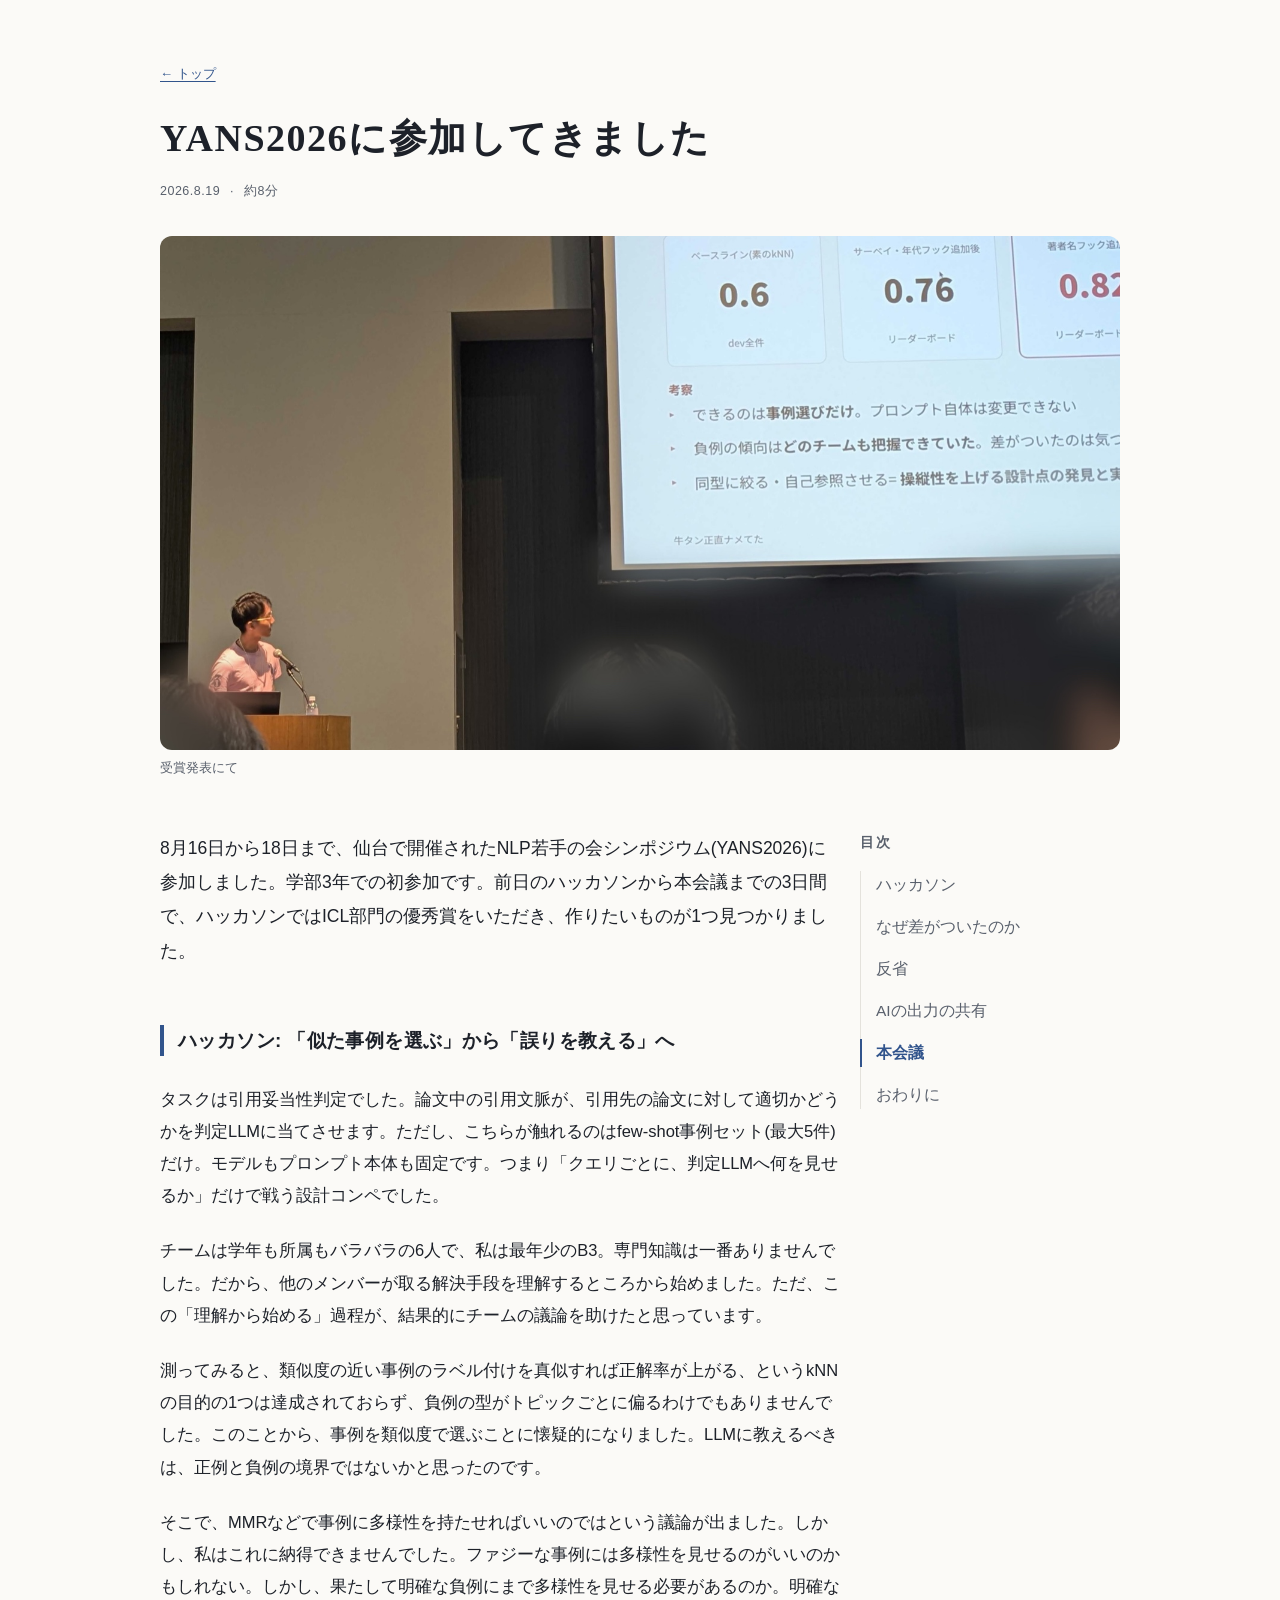
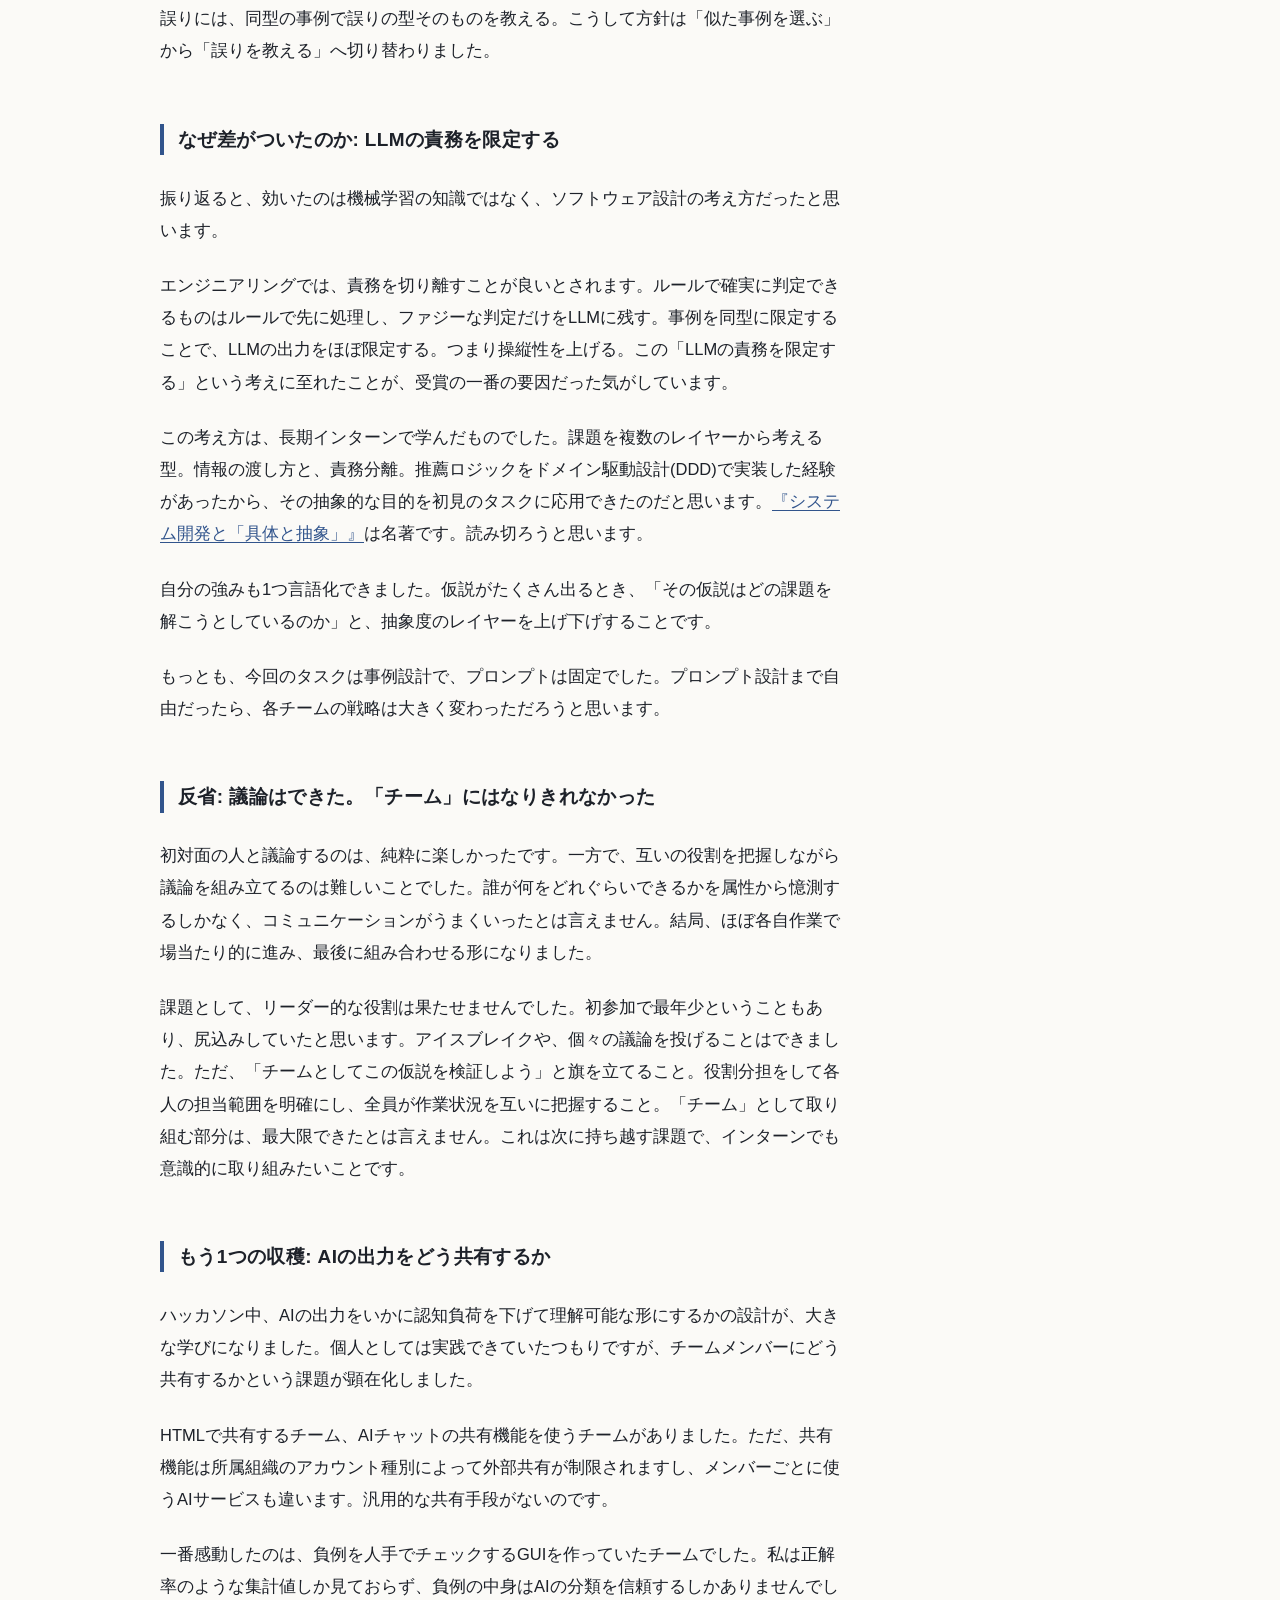
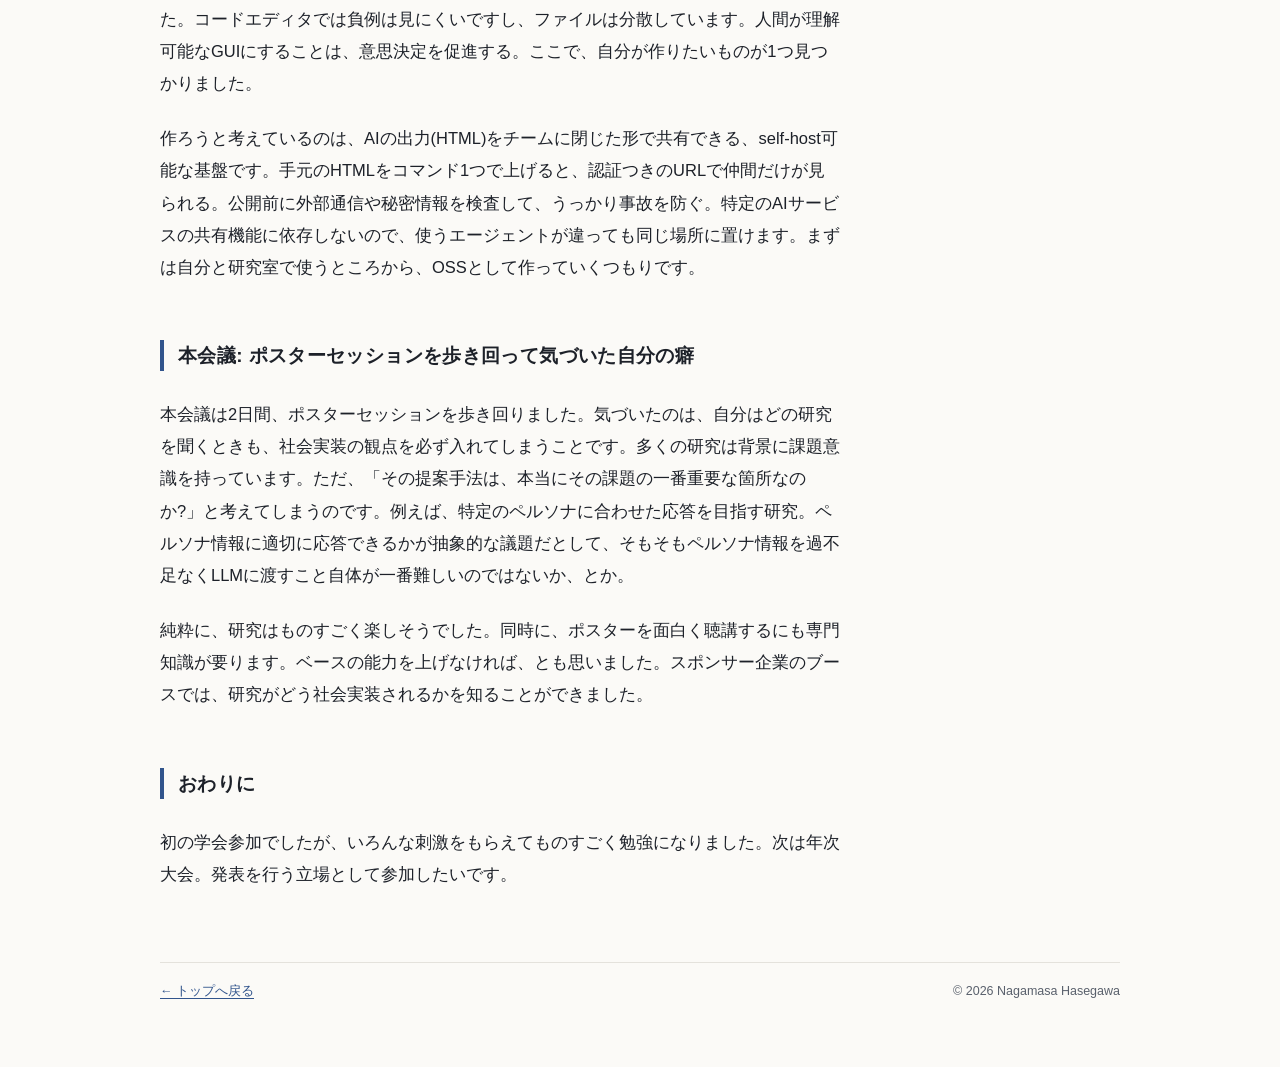
==== commit 1e272f49: "Trim hero caption to 受賞発表にて Co-Authored-By: Claude Fable 5 <noreply@anthropic.com>" ====
--- a/blog/yans2026.html
+++ b/blog/yans2026.html
@@ -24,7 +24,7 @@
   </div>
   <figure class="hero wide">
     <img src="images/yans2026-hero.jpg" alt="YANS2026ハッカソンの受賞発表で登壇している様子" width="1600" height="857">
-    <figcaption>受賞発表にて。スライドは「牛タン正直ナメてた」</figcaption>
+    <figcaption>受賞発表にて</figcaption>
   </figure>
 </header>
 
